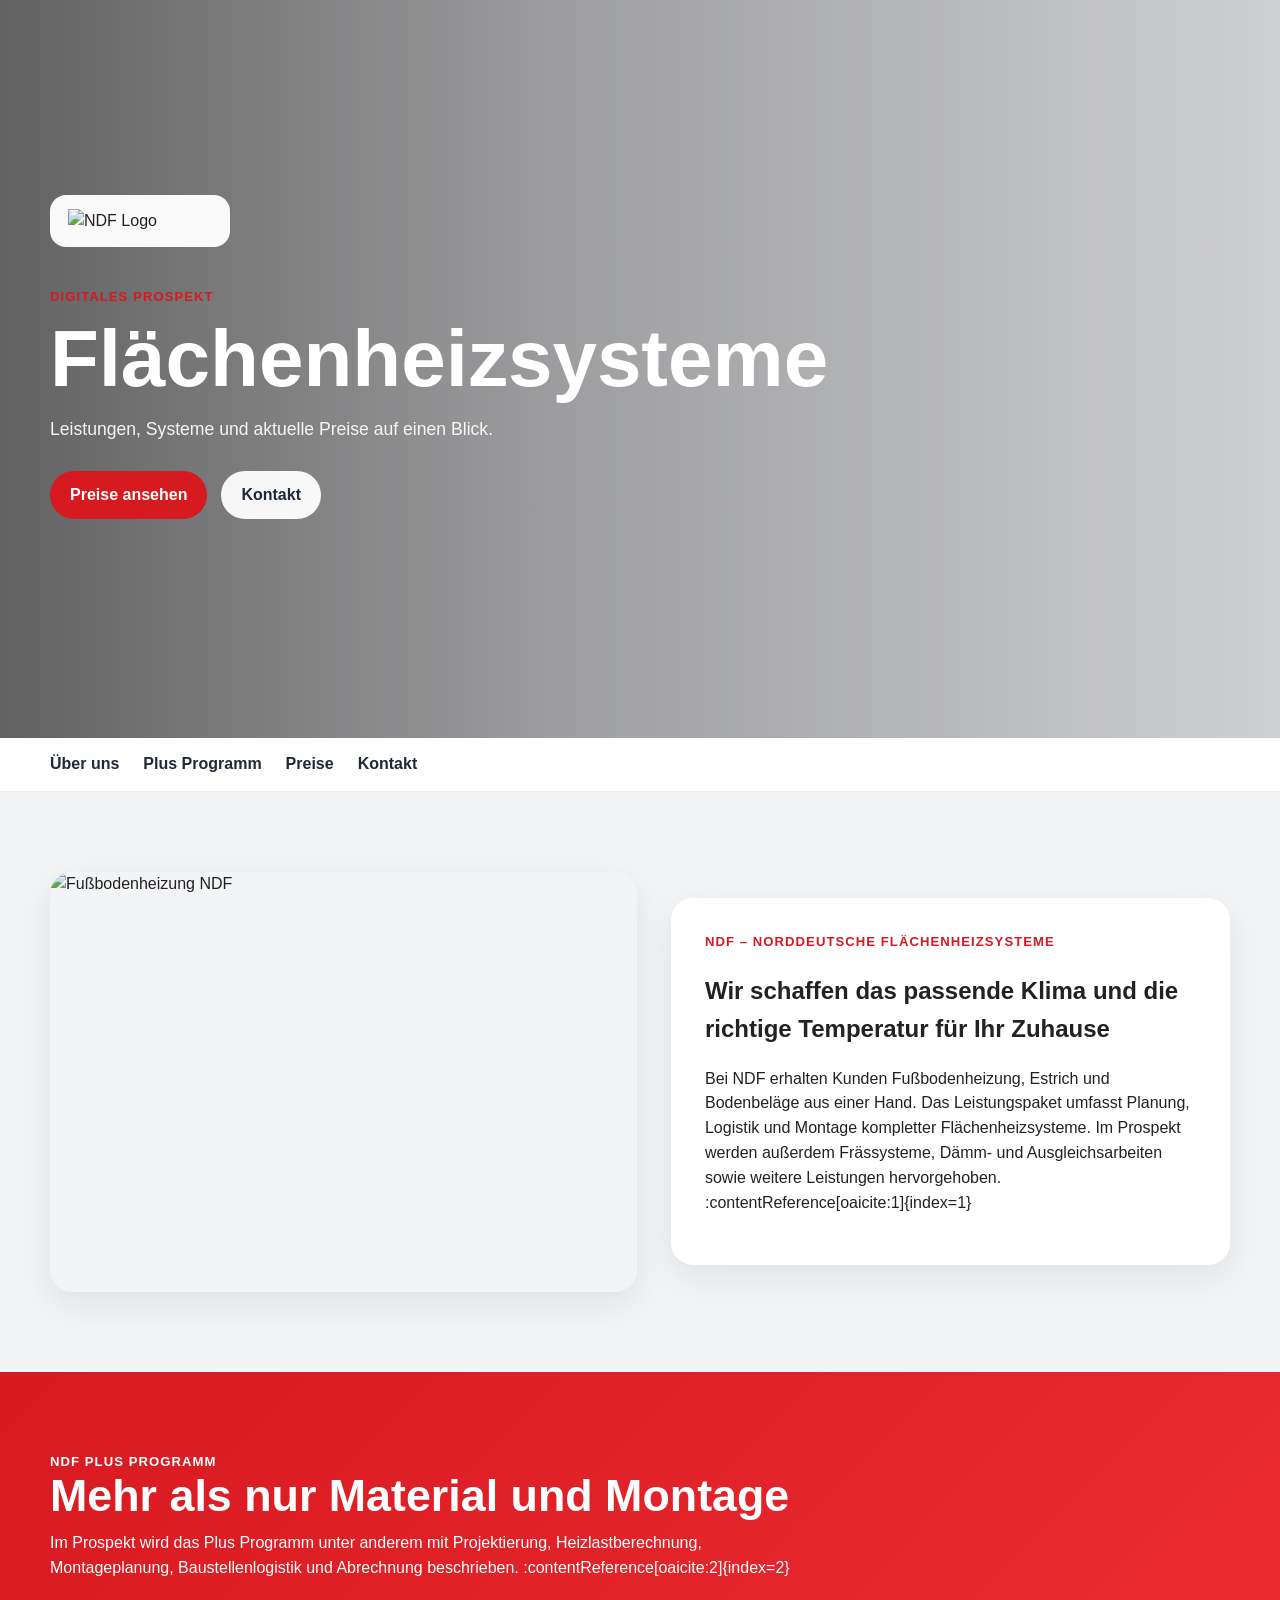
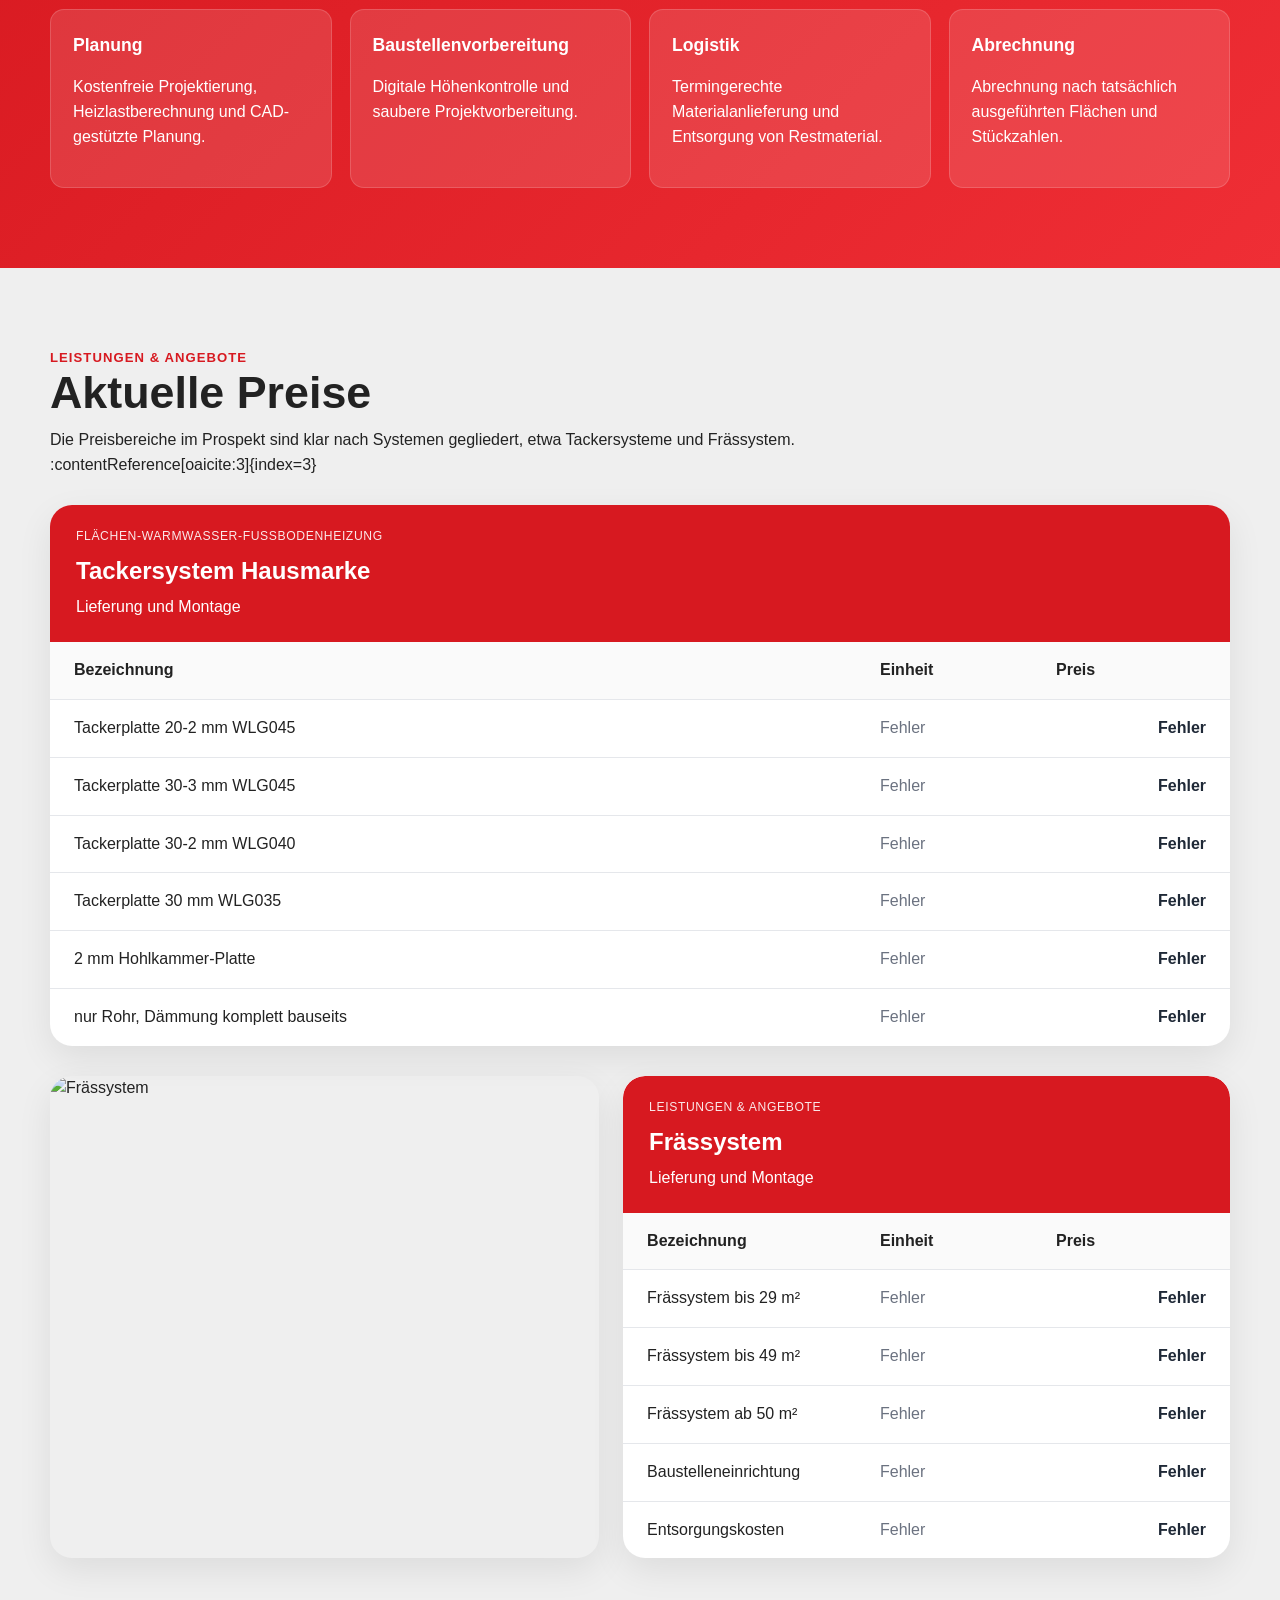
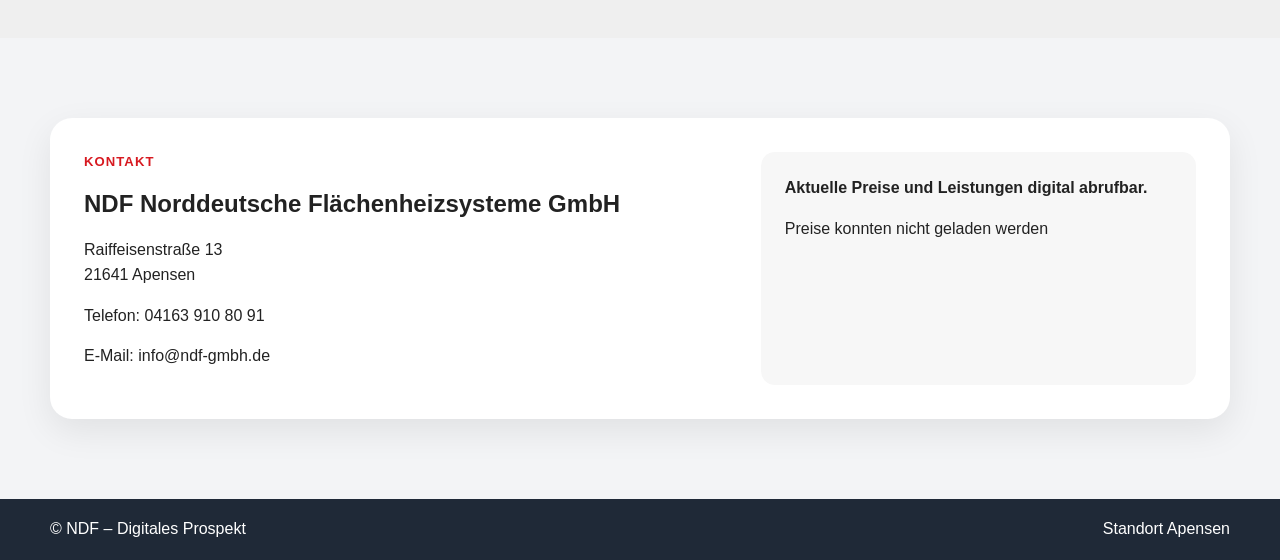
==== index.html @ a5b710bd "Add files via upload" ====
<!DOCTYPE html>
<html lang="de">
<head>
  <meta charset="UTF-8" />
  <meta name="viewport" content="width=device-width, initial-scale=1.0" />
  <title>NDF – Digitales Prospekt</title>
  <link rel="stylesheet" href="style.css" />
</head>
<body>
  <header class="hero">
    <div class="hero-bg"></div>
    <div class="hero-overlay"></div>

    <div class="container hero-content">
      <div class="hero-top">
        <img src="bilder/logo-ndf.png" alt="NDF Logo" class="logo" />
      </div>

      <div class="hero-textbox">
        <p class="eyebrow">Digitales Prospekt</p>
        <h1>Flächenheizsysteme</h1>
        <p class="hero-text">
          Leistungen, Systeme und aktuelle Preise auf einen Blick.
        </p>

        <div class="hero-actions">
          <a href="#preise" class="btn btn-primary">Preise ansehen</a>
          <a href="#kontakt" class="btn btn-secondary">Kontakt</a>
        </div>
      </div>
    </div>
  </header>

  <nav class="sticky-nav">
    <div class="container nav-inner">
      <a href="#ueber-uns">Über uns</a>
      <a href="#plus">Plus Programm</a>
      <a href="#preise">Preise</a>
      <a href="#kontakt">Kontakt</a>
    </div>
  </nav>

  <main>
    <section id="ueber-uns" class="section">
      <div class="container split-layout">
        <div class="split-image">
          <img src="bilder/ueber-uns.jpg" alt="Fußbodenheizung NDF" />
        </div>

        <div class="split-text">
          <p class="section-kicker">NDF – Norddeutsche Flächenheizsysteme</p>
          <h2>Wir schaffen das passende Klima und die richtige Temperatur für Ihr Zuhause</h2>
          <p>
            Bei NDF erhalten Kunden Fußbodenheizung, Estrich und Bodenbeläge aus einer Hand.
            Das Leistungspaket umfasst Planung, Logistik und Montage kompletter
            Flächenheizsysteme. Im Prospekt werden außerdem Frässysteme, Dämm- und
            Ausgleichsarbeiten sowie weitere Leistungen hervorgehoben. :contentReference[oaicite:1]{index=1}
          </p>
        </div>
      </div>
    </section>

    <section id="plus" class="section section-accent">
      <div class="container">
        <div class="section-header light">
          <p class="section-kicker kicker-light">NDF Plus Programm</p>
          <h2>Mehr als nur Material und Montage</h2>
          <p>
            Im Prospekt wird das Plus Programm unter anderem mit Projektierung,
            Heizlastberechnung, Montageplanung, Baustellenlogistik und Abrechnung beschrieben. :contentReference[oaicite:2]{index=2}
          </p>
        </div>

        <div class="feature-grid">
          <div class="feature-card">
            <h3>Planung</h3>
            <p>Kostenfreie Projektierung, Heizlastberechnung und CAD-gestützte Planung.</p>
          </div>
          <div class="feature-card">
            <h3>Baustellenvorbereitung</h3>
            <p>Digitale Höhenkontrolle und saubere Projektvorbereitung.</p>
          </div>
          <div class="feature-card">
            <h3>Logistik</h3>
            <p>Termingerechte Materialanlieferung und Entsorgung von Restmaterial.</p>
          </div>
          <div class="feature-card">
            <h3>Abrechnung</h3>
            <p>Abrechnung nach tatsächlich ausgeführten Flächen und Stückzahlen.</p>
          </div>
        </div>
      </div>
    </section>

    <section id="preise" class="section section-light">
      <div class="container">
        <div class="section-header">
          <p class="section-kicker">Leistungen & Angebote</p>
          <h2>Aktuelle Preise</h2>
          <p>
            Die Preisbereiche im Prospekt sind klar nach Systemen gegliedert, etwa
            Tackersysteme und Frässystem. :contentReference[oaicite:3]{index=3}
          </p>
        </div>

        <article class="price-block">
          <div class="price-block-header">
            <div>
              <p class="price-category">Flächen-Warmwasser-Fußbodenheizung</p>
              <h3>Tackersystem Hausmarke</h3>
              <p>Lieferung und Montage</p>
            </div>
          </div>

          <div class="price-table">
            <div class="price-row price-head">
              <div>Bezeichnung</div>
              <div>Einheit</div>
              <div>Preis</div>
            </div>

            <div class="price-row">
              <div>Tackerplatte 20-2 mm WLG045</div>
              <div data-unit-id="tacker_20_2_wlg045">wird geladen...</div>
              <div data-price-id="tacker_20_2_wlg045">wird geladen...</div>
            </div>

            <div class="price-row">
              <div>Tackerplatte 30-3 mm WLG045</div>
              <div data-unit-id="tacker_30_3_wlg045">wird geladen...</div>
              <div data-price-id="tacker_30_3_wlg045">wird geladen...</div>
            </div>

            <div class="price-row">
              <div>Tackerplatte 30-2 mm WLG040</div>
              <div data-unit-id="tacker_30_2_wlg040">wird geladen...</div>
              <div data-price-id="tacker_30_2_wlg040">wird geladen...</div>
            </div>

            <div class="price-row">
              <div>Tackerplatte 30 mm WLG035</div>
              <div data-unit-id="tacker_30_wlg035">wird geladen...</div>
              <div data-price-id="tacker_30_wlg035">wird geladen...</div>
            </div>

            <div class="price-row">
              <div>2 mm Hohlkammer-Platte</div>
              <div data-unit-id="hohlkammer_2mm">wird geladen...</div>
              <div data-price-id="hohlkammer_2mm">wird geladen...</div>
            </div>

            <div class="price-row">
              <div>nur Rohr, Dämmung komplett bauseits</div>
              <div data-unit-id="nur_rohr_bauseits">wird geladen...</div>
              <div data-price-id="nur_rohr_bauseits">wird geladen...</div>
            </div>
          </div>
        </article>

        <article class="price-highlight">
          <div class="price-highlight-image">
            <img src="bilder/fraessystem.jpg" alt="Frässystem" />
          </div>

          <div class="price-highlight-content">
            <div class="price-block-header compact">
              <div>
                <p class="price-category">Leistungen & Angebote</p>
                <h3>Frässystem</h3>
                <p>Lieferung und Montage</p>
              </div>
            </div>

            <div class="price-table">
              <div class="price-row price-head">
                <div>Bezeichnung</div>
                <div>Einheit</div>
                <div>Preis</div>
              </div>

              <div class="price-row">
                <div>Frässystem bis 29 m²</div>
                <div data-unit-id="fraes_bis_29">wird geladen...</div>
                <div data-price-id="fraes_bis_29">wird geladen...</div>
              </div>

              <div class="price-row">
                <div>Frässystem bis 49 m²</div>
                <div data-unit-id="fraes_bis_49">wird geladen...</div>
                <div data-price-id="fraes_bis_49">wird geladen...</div>
              </div>

              <div class="price-row">
                <div>Frässystem ab 50 m²</div>
                <div data-unit-id="fraes_ab_50">wird geladen...</div>
                <div data-price-id="fraes_ab_50">wird geladen...</div>
              </div>

              <div class="price-row">
                <div>Baustelleneinrichtung</div>
                <div data-unit-id="baustelleneinrichtung">wird geladen...</div>
                <div data-price-id="baustelleneinrichtung">wird geladen...</div>
              </div>

              <div class="price-row">
                <div>Entsorgungskosten</div>
                <div data-unit-id="entsorgungskosten">wird geladen...</div>
                <div data-price-id="entsorgungskosten">wird geladen...</div>
              </div>
            </div>
          </div>
        </article>
      </div>
    </section>

    <section id="kontakt" class="section">
      <div class="container">
        <div class="contact-box">
          <div>
            <p class="section-kicker">Kontakt</p>
            <h2>NDF Norddeutsche Flächenheizsysteme GmbH</h2>
            <p>
              Raiffeisenstraße 13<br />
              21641 Apensen
            </p>
            <p>Telefon: 04163 910 80 91</p>
            <p>E-Mail: info@ndf-gmbh.de</p>
          </div>

          <div class="contact-side">
            <p class="contact-note">Aktuelle Preise und Leistungen digital abrufbar.</p>
            <p id="last-update">Preise werden geladen...</p>
          </div>
        </div>
      </div>
    </section>
  </main>

  <footer class="footer">
    <div class="container footer-inner">
      <span>© NDF – Digitales Prospekt</span>
      <span>Standort Apensen</span>
    </div>
  </footer>

  <script src="app.js"></script>
</body>
</html>
---- style.css ----
:root {
  --red: #d71920;
  --red-dark: #b91117;
  --dark: #1f2937;
  --text: #222;
  --muted: #6b7280;
  --bg: #f3f4f6;
  --light: #ececec;
  --white: #ffffff;
  --border: #e5e7eb;
  --shadow: 0 12px 35px rgba(0, 0, 0, 0.08);
  --radius: 22px;
  --radius-small: 14px;
  --max-width: 1180px;
}

* {
  box-sizing: border-box;
}

html {
  scroll-behavior: smooth;
}

body {
  margin: 0;
  font-family: Arial, Helvetica, sans-serif;
  color: var(--text);
  background: var(--bg);
  line-height: 1.55;
}

img {
  max-width: 100%;
  display: block;
}

.container {
  width: min(var(--max-width), calc(100% - 32px));
  margin: 0 auto;
}

.hero {
  position: relative;
  min-height: 82vh;
  display: flex;
  align-items: center;
  overflow: hidden;
}

.hero-bg {
  position: absolute;
  inset: 0;
  background: url("bilder/hero.jpg") center/cover no-repeat;
}

.hero-overlay {
  position: absolute;
  inset: 0;
  background:
    linear-gradient(90deg, rgba(0,0,0,0.60) 0%, rgba(0,0,0,0.35) 45%, rgba(0,0,0,0.15) 100%);
}

.hero-content {
  position: relative;
  z-index: 2;
  padding: 48px 0 72px;
}

.hero-top {
  margin-bottom: 40px;
}

.logo {
  width: 180px;
  max-width: 48vw;
  background: rgba(255,255,255,0.96);
  padding: 14px 18px;
  border-radius: 16px;
}

.hero-textbox {
  max-width: 650px;
}

.eyebrow,
.section-kicker {
  margin: 0 0 12px;
  text-transform: uppercase;
  letter-spacing: 0.08em;
  font-size: 0.82rem;
  font-weight: 700;
  color: var(--red);
}

.hero h1 {
  margin: 0;
  font-size: clamp(2.4rem, 7vw, 5rem);
  line-height: 0.98;
  color: var(--white);
}

.hero-text {
  margin: 18px 0 28px;
  font-size: 1.1rem;
  color: rgba(255,255,255,0.92);
  max-width: 560px;
}

.hero-actions {
  display: flex;
  flex-wrap: wrap;
  gap: 14px;
}

.btn {
  display: inline-flex;
  align-items: center;
  justify-content: center;
  min-height: 48px;
  padding: 0 20px;
  border-radius: 999px;
  text-decoration: none;
  font-weight: 700;
  transition: 0.2s ease;
}

.btn-primary {
  background: var(--red);
  color: var(--white);
}

.btn-primary:hover {
  background: var(--red-dark);
}

.btn-secondary {
  background: rgba(255,255,255,0.94);
  color: var(--dark);
}

.sticky-nav {
  position: sticky;
  top: 0;
  z-index: 20;
  backdrop-filter: blur(8px);
  background: rgba(255,255,255,0.88);
  border-bottom: 1px solid rgba(0,0,0,0.06);
}

.nav-inner {
  display: flex;
  gap: 24px;
  flex-wrap: wrap;
  padding: 14px 0;
}

.sticky-nav a {
  text-decoration: none;
  color: var(--dark);
  font-weight: 700;
}

.section {
  padding: 80px 0;
}

.section-light {
  background: #efefef;
}

.section-accent {
  background: linear-gradient(135deg, var(--red) 0%, #ef2e35 100%);
  color: var(--white);
}

.section-header {
  margin-bottom: 28px;
  max-width: 760px;
}

.section-header h2 {
  margin: 0 0 12px;
  font-size: clamp(1.9rem, 4vw, 2.8rem);
  line-height: 1.05;
}

.section-header p {
  margin: 0;
}

.light h2,
.light p {
  color: var(--white);
}

.kicker-light {
  color: rgba(255,255,255,0.85);
}

.split-layout {
  display: grid;
  grid-template-columns: 1.05fr 1fr;
  gap: 34px;
  align-items: center;
}

.split-image img {
  width: 100%;
  height: 100%;
  min-height: 420px;
  object-fit: cover;
  border-radius: var(--radius);
  box-shadow: var(--shadow);
}

.split-text {
  background: var(--white);
  border-radius: var(--radius);
  padding: 34px;
  box-shadow: var(--shadow);
}

.feature-grid {
  display: grid;
  grid-template-columns: repeat(4, 1fr);
  gap: 18px;
}

.feature-card {
  background: rgba(255,255,255,0.12);
  border: 1px solid rgba(255,255,255,0.16);
  border-radius: var(--radius-small);
  padding: 22px;
}

.feature-card h3 {
  margin-top: 0;
  margin-bottom: 10px;
  font-size: 1.1rem;
}

.price-block,
.price-highlight-content {
  background: var(--white);
  border-radius: var(--radius);
  box-shadow: var(--shadow);
  overflow: hidden;
}

.price-block {
  margin-bottom: 30px;
}

.price-block-header {
  background: var(--red);
  color: var(--white);
  padding: 22px 26px;
}

.price-block-header.compact {
  border-radius: var(--radius) var(--radius) 0 0;
}

.price-category {
  margin: 0 0 6px;
  text-transform: uppercase;
  letter-spacing: 0.05em;
  font-size: 0.76rem;
  opacity: 0.9;
}

.price-block-header h3 {
  margin: 0 0 6px;
  font-size: 1.5rem;
}

.price-block-header p:last-child {
  margin: 0;
}

.price-table {
  width: 100%;
}

.price-row {
  display: grid;
  grid-template-columns: minmax(0, 1fr) 160px 150px;
  gap: 16px;
  align-items: center;
  padding: 16px 24px;
  border-bottom: 1px solid var(--border);
}

.price-row:last-child {
  border-bottom: 0;
}

.price-head {
  background: #fafafa;
  font-weight: 700;
}

[data-unit-id] {
  color: var(--muted);
}

[data-price-id] {
  text-align: right;
  font-weight: 700;
  color: var(--dark);
}

.price-highlight {
  display: grid;
  grid-template-columns: 0.95fr 1.05fr;
  gap: 24px;
  align-items: stretch;
}

.price-highlight-image img {
  width: 100%;
  height: 100%;
  min-height: 100%;
  object-fit: cover;
  border-radius: var(--radius);
  box-shadow: var(--shadow);
}

.contact-box {
  display: grid;
  grid-template-columns: 1.2fr 0.8fr;
  gap: 24px;
  background: var(--white);
  border-radius: var(--radius);
  box-shadow: var(--shadow);
  padding: 34px;
}

.contact-box h2 {
  margin-top: 0;
  margin-bottom: 16px;
}

.contact-side {
  background: #f7f7f7;
  border-radius: var(--radius-small);
  padding: 24px;
}

.contact-note {
  margin-top: 0;
  font-weight: 700;
}

.footer {
  background: var(--dark);
  color: var(--white);
  padding: 18px 0;
}

.footer-inner {
  display: flex;
  justify-content: space-between;
  gap: 16px;
  flex-wrap: wrap;
}

@media (max-width: 980px) {
  .split-layout,
  .price-highlight,
  .contact-box,
  .feature-grid {
    grid-template-columns: 1fr 1fr;
  }
}

@media (max-width: 760px) {
  .split-layout,
  .price-highlight,
  .contact-box,
  .feature-grid {
    grid-template-columns: 1fr;
  }

  .price-row {
    grid-template-columns: 1fr;
    gap: 6px;
  }

  [data-price-id] {
    text-align: left;
  }

  .sticky-nav {
    position: static;
  }

  .hero {
    min-height: 68vh;
  }

  .split-image img {
    min-height: 260px;
  }
}
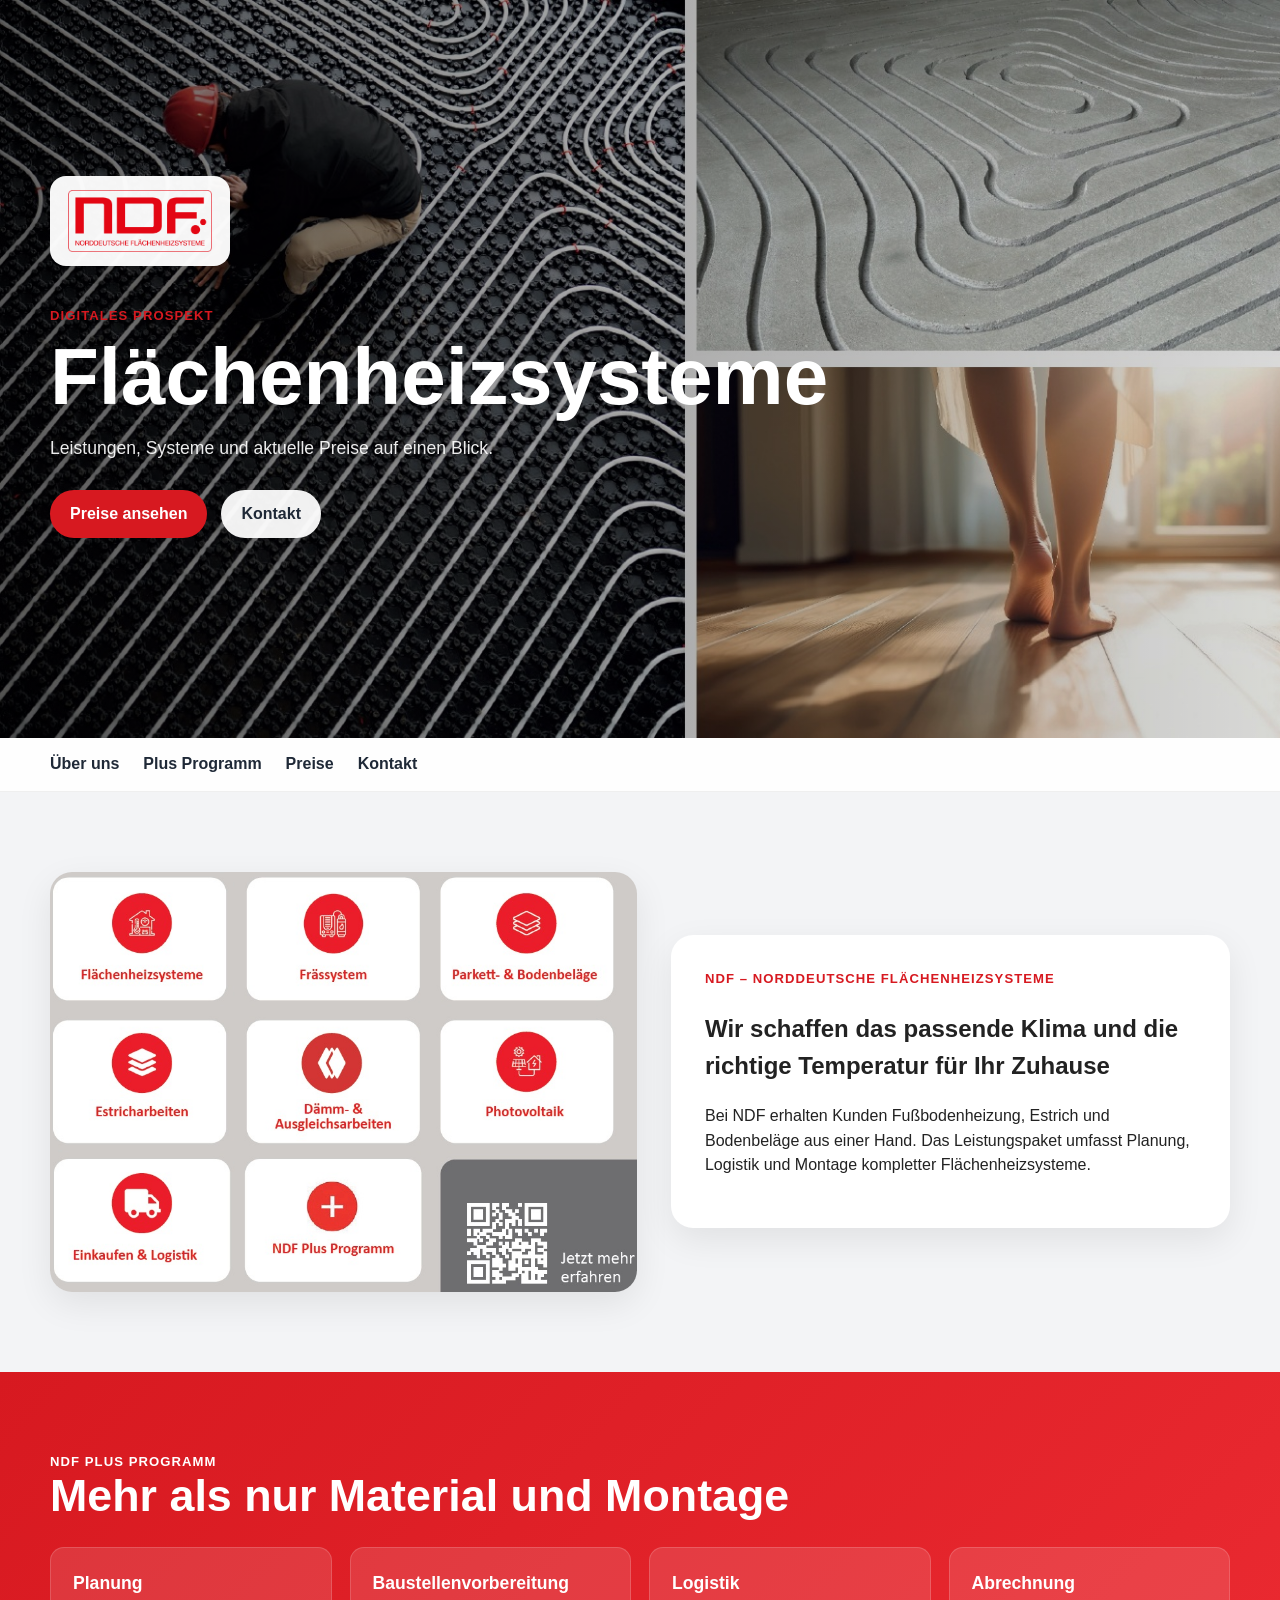
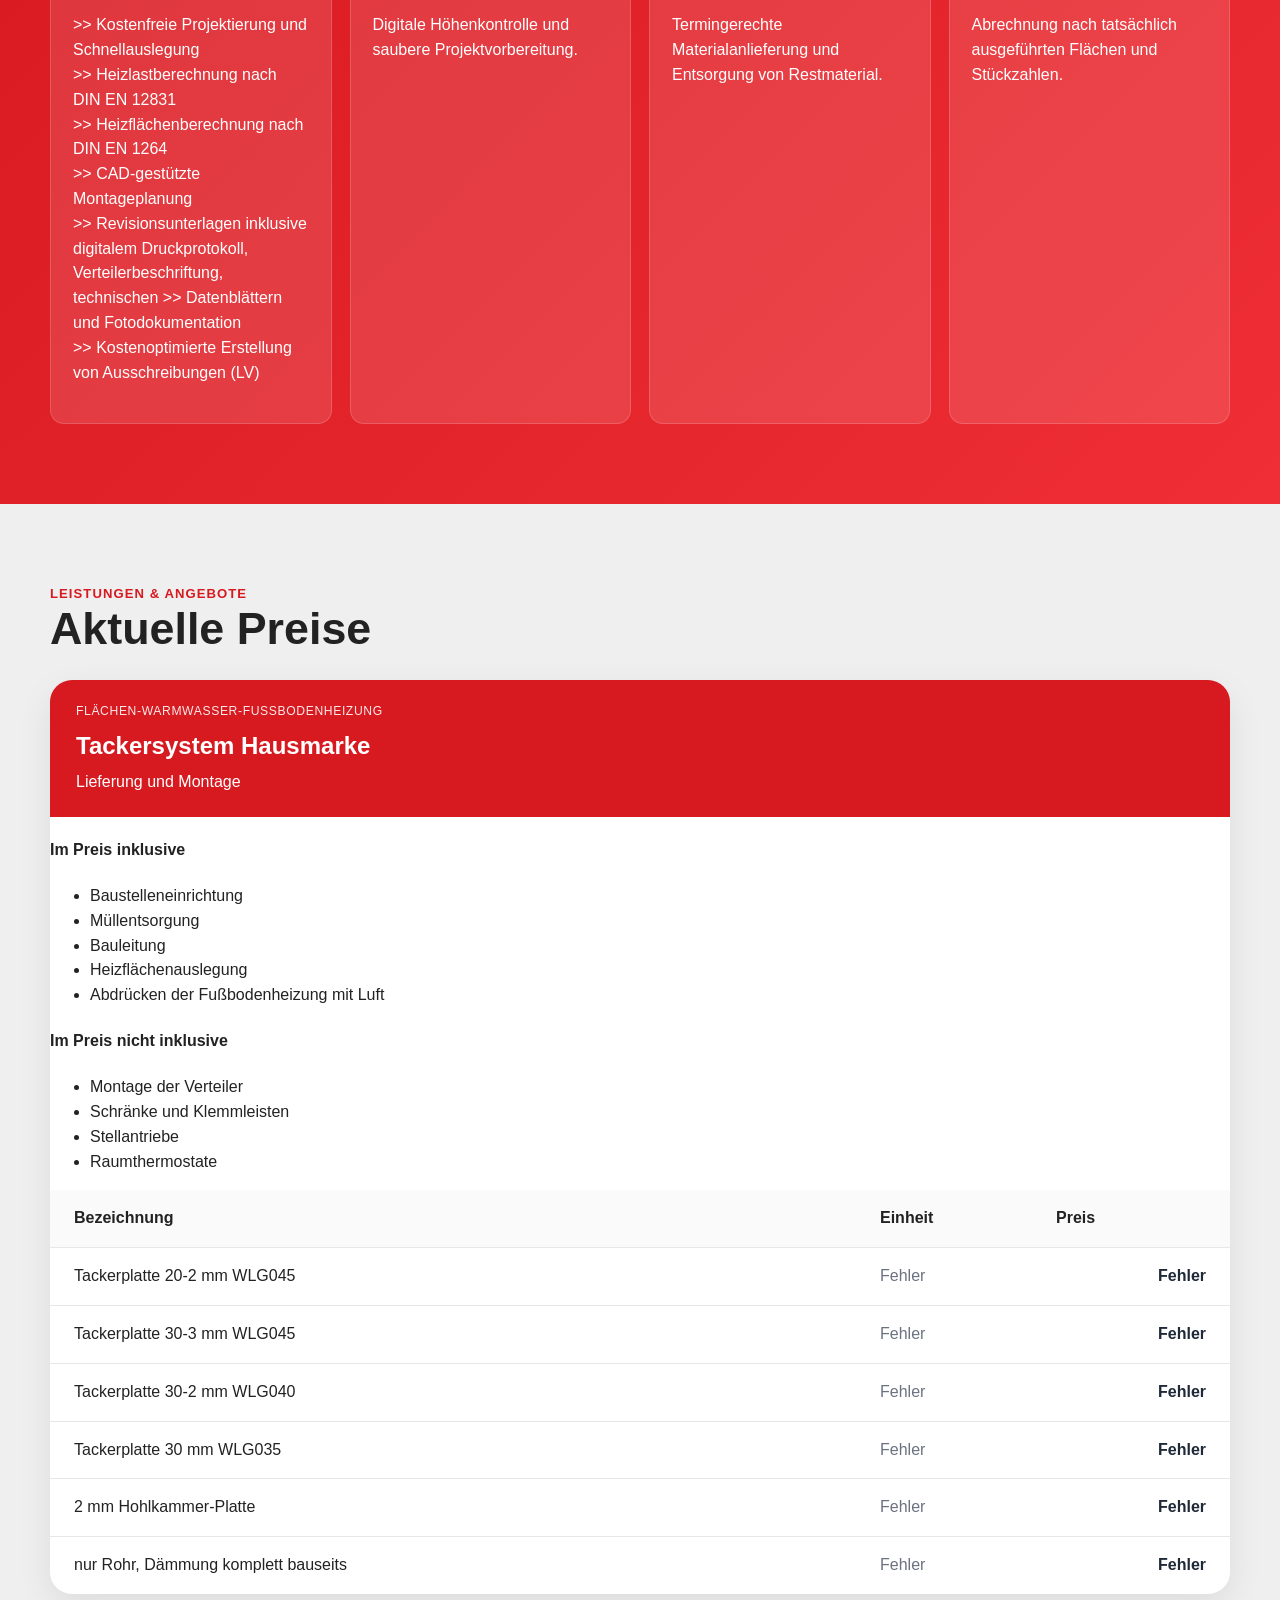
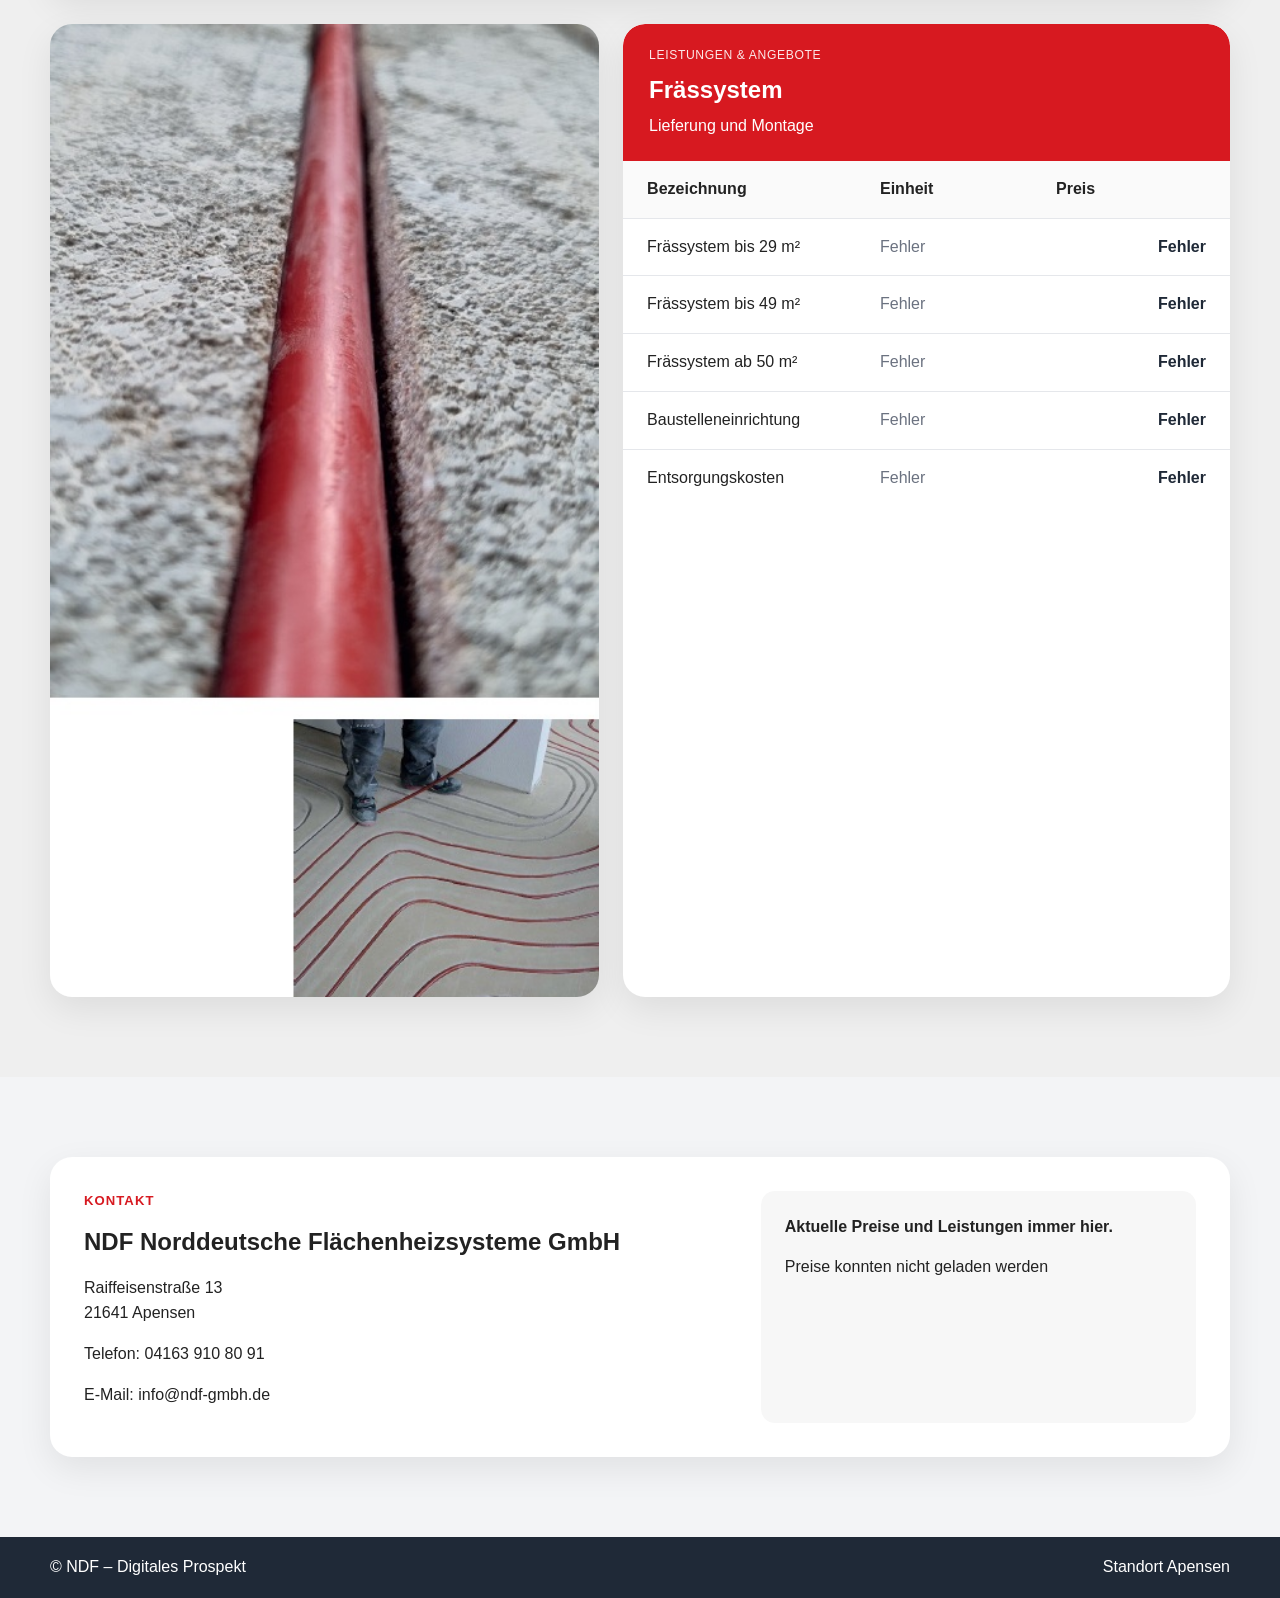
==== commit 62e5bc56: "Add files via upload" ====
--- a/index.html
+++ b/index.html
@@ -1,248 +1,270 @@
 <!DOCTYPE html>
 <html lang="de">
+
 <head>
-  <meta charset="UTF-8" />
-  <meta name="viewport" content="width=device-width, initial-scale=1.0" />
-  <title>NDF – Digitales Prospekt</title>
-  <link rel="stylesheet" href="style.css" />
+    <meta charset="UTF-8" />
+    <meta name="viewport" content="width=device-width, initial-scale=1.0" />
+    <title>NDF – Digitales Prospekt</title>
+    <link rel="stylesheet" href="style.css" />
 </head>
+
 <body>
-  <header class="hero">
-    <div class="hero-bg"></div>
-    <div class="hero-overlay"></div>
-
-    <div class="container hero-content">
-      <div class="hero-top">
-        <img src="bilder/logo-ndf.png" alt="NDF Logo" class="logo" />
-      </div>
-
-      <div class="hero-textbox">
-        <p class="eyebrow">Digitales Prospekt</p>
-        <h1>Flächenheizsysteme</h1>
-        <p class="hero-text">
-          Leistungen, Systeme und aktuelle Preise auf einen Blick.
-        </p>
-
-        <div class="hero-actions">
-          <a href="#preise" class="btn btn-primary">Preise ansehen</a>
-          <a href="#kontakt" class="btn btn-secondary">Kontakt</a>
+    <header class="hero">
+        <div class="hero-bg"></div>
+        <div class="hero-overlay"></div>
+
+        <div class="container hero-content">
+            <div class="hero-top">
+                <img src="bilder/logo-ndf.png" alt="NDF Logo" class="logo" />
+            </div>
+
+            <div class="hero-textbox">
+                <p class="eyebrow">Digitales Prospekt</p>
+                <h1>Flächenheizsysteme</h1>
+                <p class="hero-text">
+                    Leistungen, Systeme und aktuelle Preise auf einen Blick.
+                </p>
+
+                <div class="hero-actions">
+                    <a href="#preise" class="btn btn-primary">Preise ansehen</a>
+                    <a href="#kontakt" class="btn btn-secondary">Kontakt</a>
+                </div>
+            </div>
         </div>
-      </div>
-    </div>
-  </header>
-
-  <nav class="sticky-nav">
-    <div class="container nav-inner">
-      <a href="#ueber-uns">Über uns</a>
-      <a href="#plus">Plus Programm</a>
-      <a href="#preise">Preise</a>
-      <a href="#kontakt">Kontakt</a>
-    </div>
-  </nav>
-
-  <main>
-    <section id="ueber-uns" class="section">
-      <div class="container split-layout">
-        <div class="split-image">
-          <img src="bilder/ueber-uns.jpg" alt="Fußbodenheizung NDF" />
+    </header>
+
+    <nav class="sticky-nav">
+        <div class="container nav-inner">
+            <a href="#ueber-uns">Über uns</a>
+            <a href="#plus">Plus Programm</a>
+            <a href="#preise">Preise</a>
+            <a href="#kontakt">Kontakt</a>
         </div>
-
-        <div class="split-text">
-          <p class="section-kicker">NDF – Norddeutsche Flächenheizsysteme</p>
-          <h2>Wir schaffen das passende Klima und die richtige Temperatur für Ihr Zuhause</h2>
-          <p>
-            Bei NDF erhalten Kunden Fußbodenheizung, Estrich und Bodenbeläge aus einer Hand.
-            Das Leistungspaket umfasst Planung, Logistik und Montage kompletter
-            Flächenheizsysteme. Im Prospekt werden außerdem Frässysteme, Dämm- und
-            Ausgleichsarbeiten sowie weitere Leistungen hervorgehoben. :contentReference[oaicite:1]{index=1}
-          </p>
+    </nav>
+
+    <main>
+        <section id="ueber-uns" class="section">
+            <div class="container split-layout">
+                <div class="split-image">
+                    <img src="bilder/ueber-uns.jpg" alt="Fußbodenheizung NDF" />
+                </div>
+
+                <div class="split-text">
+                    <p class="section-kicker">NDF – Norddeutsche Flächenheizsysteme</p>
+                    <h2>Wir schaffen das passende Klima und die richtige Temperatur für Ihr Zuhause</h2>
+                    <p>
+                        Bei NDF erhalten Kunden Fußbodenheizung, Estrich und Bodenbeläge aus einer Hand.
+                        Das Leistungspaket umfasst Planung, Logistik und Montage kompletter
+                        Flächenheizsysteme.
+                    </p>
+                </div>
+            </div>
+        </section>
+
+        <section id="plus" class="section section-accent">
+            <div class="container">
+                <div class="section-header light">
+                    <p class="section-kicker kicker-light">NDF Plus Programm</p>
+                    <h2>Mehr als nur Material und Montage</h2>
+
+                </div>
+
+                <div class="feature-grid">
+                    <div class="feature-card">
+                        <h3>Planung</h3>
+                        <p>>> Kostenfreie Projektierung und Schnellauslegung<br>
+                            >> Heizlastberechnung nach DIN EN 12831<br>
+                            >> Heizflächenberechnung nach DIN EN 1264<br>
+                            >> CAD-gestützte Montageplanung<br>
+                            >> Revisionsunterlagen inklusive digitalem Druckprotokoll, Verteilerbeschriftung, technischen
+                            >> Datenblättern und Fotodokumentation<br>
+                            >> Kostenoptimierte Erstellung von Ausschreibungen (LV)
+                        </p>
+                    </div>
+                    <div class="feature-card">
+                        <h3>Baustellenvorbereitung</h3>
+                        <p>Digitale Höhenkontrolle und saubere Projektvorbereitung.</p>
+                    </div>
+                    <div class="feature-card">
+                        <h3>Logistik</h3>
+                        <p>Termingerechte Materialanlieferung und Entsorgung von Restmaterial.</p>
+                    </div>
+                    <div class="feature-card">
+                        <h3>Abrechnung</h3>
+                        <p>Abrechnung nach tatsächlich ausgeführten Flächen und Stückzahlen.</p>
+                    </div>
+                </div>
+            </div>
+        </section>
+
+        <section id="preise" class="section section-light">
+            <div class="container">
+                <div class="section-header">
+                    <p class="section-kicker">Leistungen & Angebote</p>
+                    <h2>Aktuelle Preise</h2>
+
+                </div>
+
+                <article class="price-block">
+                    <div class="price-block-header">
+                        <div>
+                            <p class="price-category">Flächen-Warmwasser-Fußbodenheizung</p>
+                            <h3>Tackersystem Hausmarke</h3>
+                            <p>Lieferung und Montage</p>
+                        </div>
+                    </div>
+
+                    <div class="umfang-block">
+                        <h4>Im Preis inklusive</h4>
+                        <ul>
+                            <li>Baustelleneinrichtung</li>
+                            <li>Müllentsorgung</li>
+                            <li>Bauleitung</li>
+                            <li>Heizflächenauslegung</li>
+                            <li>Abdrücken der Fußbodenheizung mit Luft</li>
+                        </ul>
+
+                        <h4>Im Preis nicht inklusive</h4>
+                        <ul>
+                            <li>Montage der Verteiler</li>
+                            <li>Schränke und Klemmleisten</li>
+                            <li>Stellantriebe</li>
+                            <li>Raumthermostate</li>
+                        </ul>
+                    </div>
+
+                    <div class="price-table">
+                        <div class="price-row price-head">
+                            <div>Bezeichnung</div>
+                            <div>Einheit</div>
+                            <div>Preis</div>
+                        </div>
+
+                        <div class="price-row">
+                            <div>Tackerplatte 20-2 mm WLG045</div>
+                            <div data-unit-id="tacker_20_2_wlg045">wird geladen...</div>
+                            <div data-price-id="tacker_20_2_wlg045">wird geladen...</div>
+                        </div>
+
+                        <div class="price-row">
+                            <div>Tackerplatte 30-3 mm WLG045</div>
+                            <div data-unit-id="tacker_30_3_wlg045">wird geladen...</div>
+                            <div data-price-id="tacker_30_3_wlg045">wird geladen...</div>
+                        </div>
+
+                        <div class="price-row">
+                            <div>Tackerplatte 30-2 mm WLG040</div>
+                            <div data-unit-id="tacker_30_2_wlg040">wird geladen...</div>
+                            <div data-price-id="tacker_30_2_wlg040">wird geladen...</div>
+                        </div>
+
+                        <div class="price-row">
+                            <div>Tackerplatte 30 mm WLG035</div>
+                            <div data-unit-id="tacker_30_wlg035">wird geladen...</div>
+                            <div data-price-id="tacker_30_wlg035">wird geladen...</div>
+                        </div>
+
+                        <div class="price-row">
+                            <div>2 mm Hohlkammer-Platte</div>
+                            <div data-unit-id="hohlkammer_2mm">wird geladen...</div>
+                            <div data-price-id="hohlkammer_2mm">wird geladen...</div>
+                        </div>
+
+                        <div class="price-row">
+                            <div>nur Rohr, Dämmung komplett bauseits</div>
+                            <div data-unit-id="nur_rohr_bauseits">wird geladen...</div>
+                            <div data-price-id="nur_rohr_bauseits">wird geladen...</div>
+                        </div>
+                    </div>
+                </article>
+
+                <article class="price-highlight">
+                    <div class="price-highlight-image">
+                        <img src="bilder/fraessystem.jpg" alt="Frässystem" />
+                    </div>
+
+                    <div class="price-highlight-content">
+                        <div class="price-block-header compact">
+                            <div>
+                                <p class="price-category">Leistungen & Angebote</p>
+                                <h3>Frässystem</h3>
+                                <p>Lieferung und Montage</p>
+                            </div>
+                        </div>
+
+                        <div class="price-table">
+                            <div class="price-row price-head">
+                                <div>Bezeichnung</div>
+                                <div>Einheit</div>
+                                <div>Preis</div>
+                            </div>
+
+                            <div class="price-row">
+                                <div>Frässystem bis 29 m²</div>
+                                <div data-unit-id="fraes_bis_29">wird geladen...</div>
+                                <div data-price-id="fraes_bis_29">wird geladen...</div>
+                            </div>
+
+                            <div class="price-row">
+                                <div>Frässystem bis 49 m²</div>
+                                <div data-unit-id="fraes_bis_49">wird geladen...</div>
+                                <div data-price-id="fraes_bis_49">wird geladen...</div>
+                            </div>
+
+                            <div class="price-row">
+                                <div>Frässystem ab 50 m²</div>
+                                <div data-unit-id="fraes_ab_50">wird geladen...</div>
+                                <div data-price-id="fraes_ab_50">wird geladen...</div>
+                            </div>
+
+                            <div class="price-row">
+                                <div>Baustelleneinrichtung</div>
+                                <div data-unit-id="baustelleneinrichtung">wird geladen...</div>
+                                <div data-price-id="baustelleneinrichtung">wird geladen...</div>
+                            </div>
+
+                            <div class="price-row">
+                                <div>Entsorgungskosten</div>
+                                <div data-unit-id="entsorgungskosten">wird geladen...</div>
+                                <div data-price-id="entsorgungskosten">wird geladen...</div>
+                            </div>
+                        </div>
+                    </div>
+                </article>
+            </div>
+        </section>
+
+        <section id="kontakt" class="section">
+            <div class="container">
+                <div class="contact-box">
+                    <div>
+                        <p class="section-kicker">Kontakt</p>
+                        <h2>NDF Norddeutsche Flächenheizsysteme GmbH</h2>
+                        <p>
+                            Raiffeisenstraße 13<br />
+                            21641 Apensen
+                        </p>
+                        <p>Telefon: 04163 910 80 91</p>
+                        <p>E-Mail: info@ndf-gmbh.de</p>
+                    </div>
+
+                    <div class="contact-side">
+                        <p class="contact-note">Aktuelle Preise und Leistungen immer hier.</p>
+                        <p id="last-update">Preise werden geladen...</p>
+                    </div>
+                </div>
+            </div>
+        </section>
+    </main>
+
+    <footer class="footer">
+        <div class="container footer-inner">
+            <span>© NDF – Digitales Prospekt</span>
+            <span>Standort Apensen</span>
         </div>
-      </div>
-    </section>
-
-    <section id="plus" class="section section-accent">
-      <div class="container">
-        <div class="section-header light">
-          <p class="section-kicker kicker-light">NDF Plus Programm</p>
-          <h2>Mehr als nur Material und Montage</h2>
-          <p>
-            Im Prospekt wird das Plus Programm unter anderem mit Projektierung,
-            Heizlastberechnung, Montageplanung, Baustellenlogistik und Abrechnung beschrieben. :contentReference[oaicite:2]{index=2}
-          </p>
-        </div>
-
-        <div class="feature-grid">
-          <div class="feature-card">
-            <h3>Planung</h3>
-            <p>Kostenfreie Projektierung, Heizlastberechnung und CAD-gestützte Planung.</p>
-          </div>
-          <div class="feature-card">
-            <h3>Baustellenvorbereitung</h3>
-            <p>Digitale Höhenkontrolle und saubere Projektvorbereitung.</p>
-          </div>
-          <div class="feature-card">
-            <h3>Logistik</h3>
-            <p>Termingerechte Materialanlieferung und Entsorgung von Restmaterial.</p>
-          </div>
-          <div class="feature-card">
-            <h3>Abrechnung</h3>
-            <p>Abrechnung nach tatsächlich ausgeführten Flächen und Stückzahlen.</p>
-          </div>
-        </div>
-      </div>
-    </section>
-
-    <section id="preise" class="section section-light">
-      <div class="container">
-        <div class="section-header">
-          <p class="section-kicker">Leistungen & Angebote</p>
-          <h2>Aktuelle Preise</h2>
-          <p>
-            Die Preisbereiche im Prospekt sind klar nach Systemen gegliedert, etwa
-            Tackersysteme und Frässystem. :contentReference[oaicite:3]{index=3}
-          </p>
-        </div>
-
-        <article class="price-block">
-          <div class="price-block-header">
-            <div>
-              <p class="price-category">Flächen-Warmwasser-Fußbodenheizung</p>
-              <h3>Tackersystem Hausmarke</h3>
-              <p>Lieferung und Montage</p>
-            </div>
-          </div>
-
-          <div class="price-table">
-            <div class="price-row price-head">
-              <div>Bezeichnung</div>
-              <div>Einheit</div>
-              <div>Preis</div>
-            </div>
-
-            <div class="price-row">
-              <div>Tackerplatte 20-2 mm WLG045</div>
-              <div data-unit-id="tacker_20_2_wlg045">wird geladen...</div>
-              <div data-price-id="tacker_20_2_wlg045">wird geladen...</div>
-            </div>
-
-            <div class="price-row">
-              <div>Tackerplatte 30-3 mm WLG045</div>
-              <div data-unit-id="tacker_30_3_wlg045">wird geladen...</div>
-              <div data-price-id="tacker_30_3_wlg045">wird geladen...</div>
-            </div>
-
-            <div class="price-row">
-              <div>Tackerplatte 30-2 mm WLG040</div>
-              <div data-unit-id="tacker_30_2_wlg040">wird geladen...</div>
-              <div data-price-id="tacker_30_2_wlg040">wird geladen...</div>
-            </div>
-
-            <div class="price-row">
-              <div>Tackerplatte 30 mm WLG035</div>
-              <div data-unit-id="tacker_30_wlg035">wird geladen...</div>
-              <div data-price-id="tacker_30_wlg035">wird geladen...</div>
-            </div>
-
-            <div class="price-row">
-              <div>2 mm Hohlkammer-Platte</div>
-              <div data-unit-id="hohlkammer_2mm">wird geladen...</div>
-              <div data-price-id="hohlkammer_2mm">wird geladen...</div>
-            </div>
-
-            <div class="price-row">
-              <div>nur Rohr, Dämmung komplett bauseits</div>
-              <div data-unit-id="nur_rohr_bauseits">wird geladen...</div>
-              <div data-price-id="nur_rohr_bauseits">wird geladen...</div>
-            </div>
-          </div>
-        </article>
-
-        <article class="price-highlight">
-          <div class="price-highlight-image">
-            <img src="bilder/fraessystem.jpg" alt="Frässystem" />
-          </div>
-
-          <div class="price-highlight-content">
-            <div class="price-block-header compact">
-              <div>
-                <p class="price-category">Leistungen & Angebote</p>
-                <h3>Frässystem</h3>
-                <p>Lieferung und Montage</p>
-              </div>
-            </div>
-
-            <div class="price-table">
-              <div class="price-row price-head">
-                <div>Bezeichnung</div>
-                <div>Einheit</div>
-                <div>Preis</div>
-              </div>
-
-              <div class="price-row">
-                <div>Frässystem bis 29 m²</div>
-                <div data-unit-id="fraes_bis_29">wird geladen...</div>
-                <div data-price-id="fraes_bis_29">wird geladen...</div>
-              </div>
-
-              <div class="price-row">
-                <div>Frässystem bis 49 m²</div>
-                <div data-unit-id="fraes_bis_49">wird geladen...</div>
-                <div data-price-id="fraes_bis_49">wird geladen...</div>
-              </div>
-
-              <div class="price-row">
-                <div>Frässystem ab 50 m²</div>
-                <div data-unit-id="fraes_ab_50">wird geladen...</div>
-                <div data-price-id="fraes_ab_50">wird geladen...</div>
-              </div>
-
-              <div class="price-row">
-                <div>Baustelleneinrichtung</div>
-                <div data-unit-id="baustelleneinrichtung">wird geladen...</div>
-                <div data-price-id="baustelleneinrichtung">wird geladen...</div>
-              </div>
-
-              <div class="price-row">
-                <div>Entsorgungskosten</div>
-                <div data-unit-id="entsorgungskosten">wird geladen...</div>
-                <div data-price-id="entsorgungskosten">wird geladen...</div>
-              </div>
-            </div>
-          </div>
-        </article>
-      </div>
-    </section>
-
-    <section id="kontakt" class="section">
-      <div class="container">
-        <div class="contact-box">
-          <div>
-            <p class="section-kicker">Kontakt</p>
-            <h2>NDF Norddeutsche Flächenheizsysteme GmbH</h2>
-            <p>
-              Raiffeisenstraße 13<br />
-              21641 Apensen
-            </p>
-            <p>Telefon: 04163 910 80 91</p>
-            <p>E-Mail: info@ndf-gmbh.de</p>
-          </div>
-
-          <div class="contact-side">
-            <p class="contact-note">Aktuelle Preise und Leistungen digital abrufbar.</p>
-            <p id="last-update">Preise werden geladen...</p>
-          </div>
-        </div>
-      </div>
-    </section>
-  </main>
-
-  <footer class="footer">
-    <div class="container footer-inner">
-      <span>© NDF – Digitales Prospekt</span>
-      <span>Standort Apensen</span>
-    </div>
-  </footer>
-
-  <script src="app.js"></script>
+    </footer>
+
+    <script src="app.js"></script>
 </body>
+
 </html>
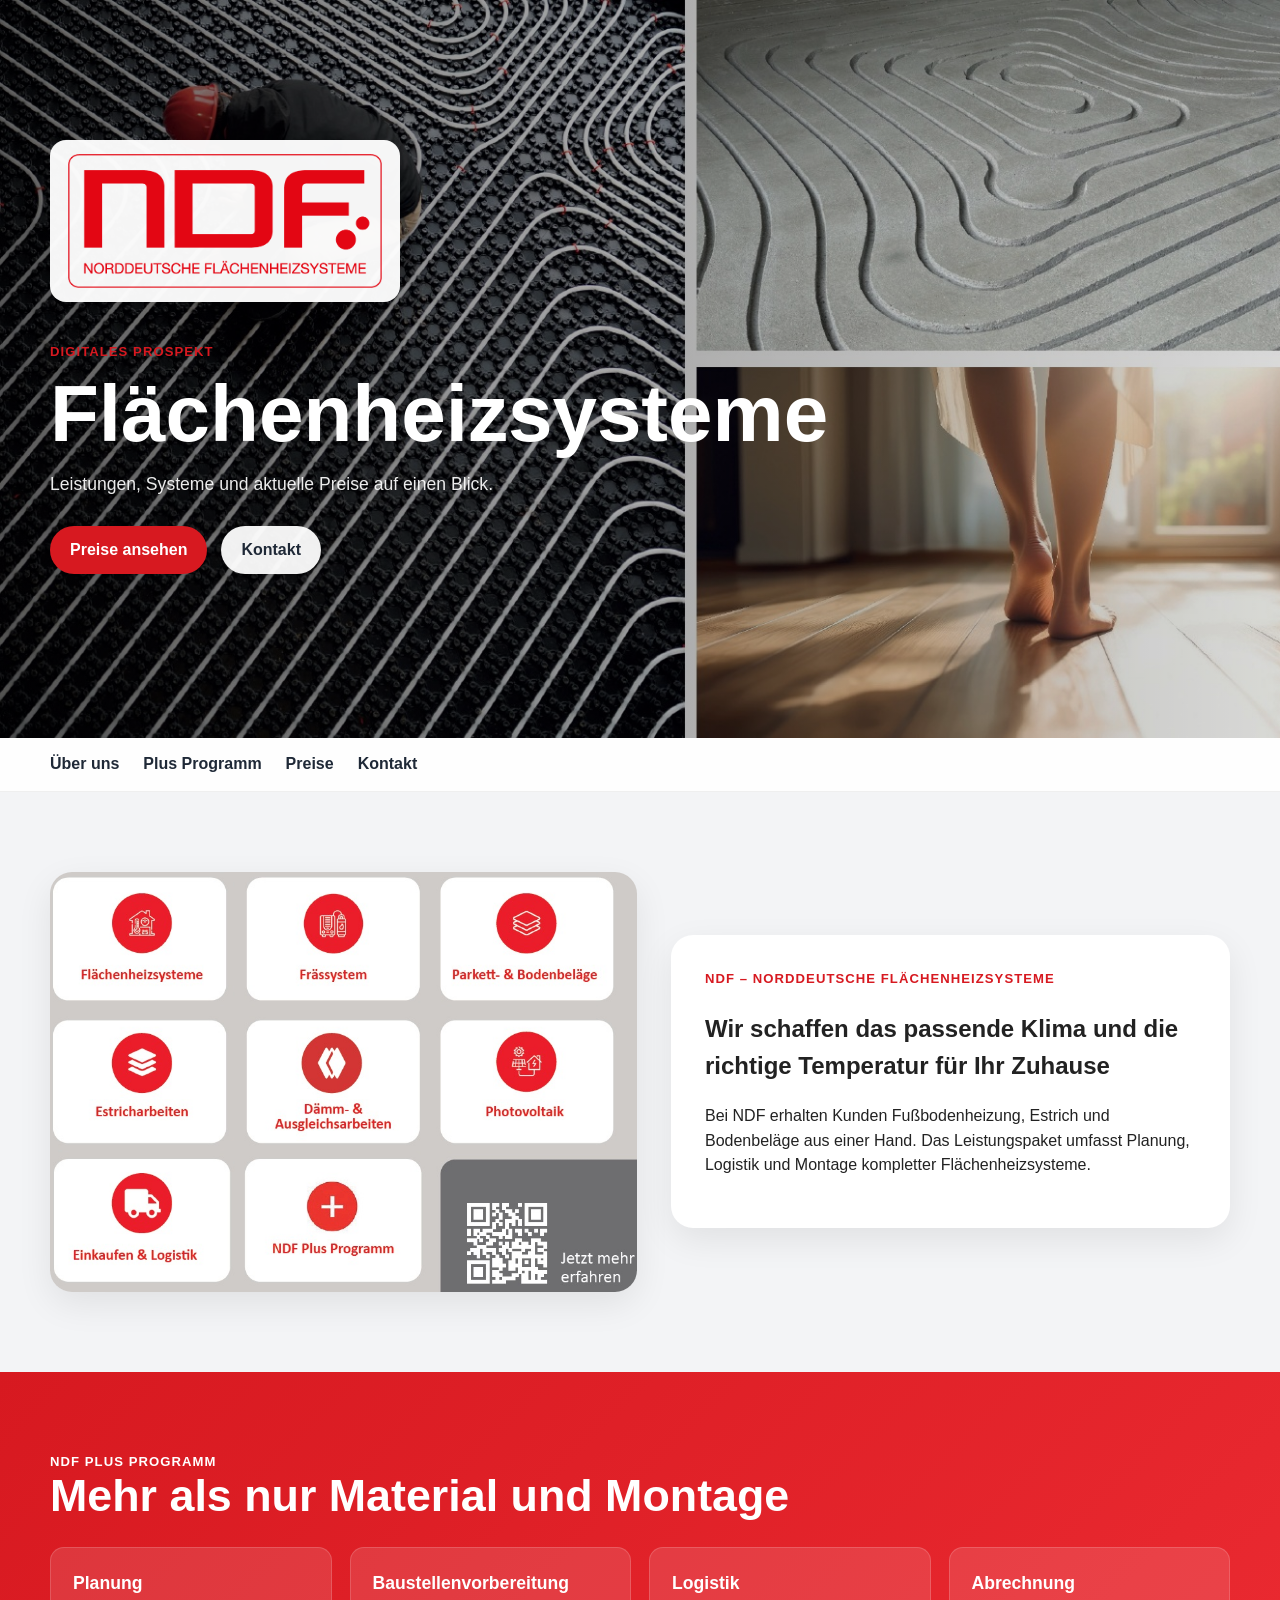
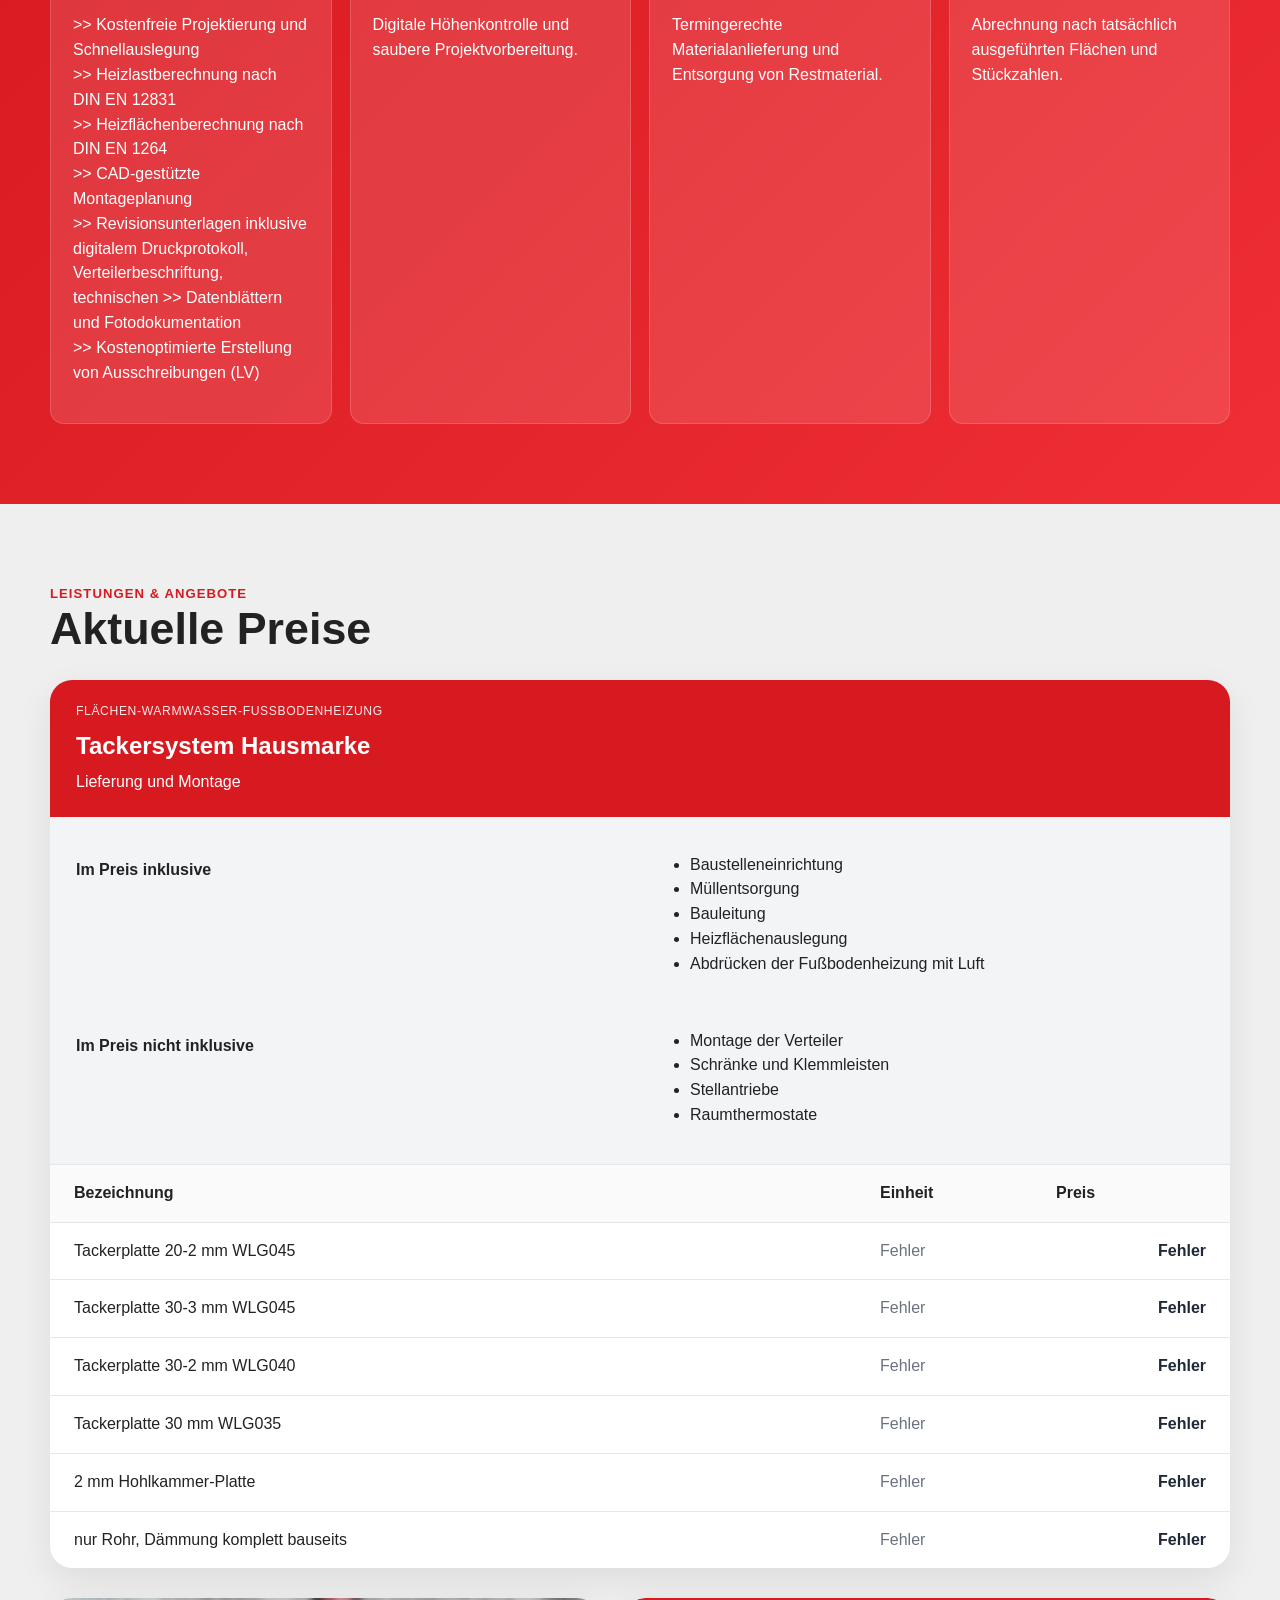
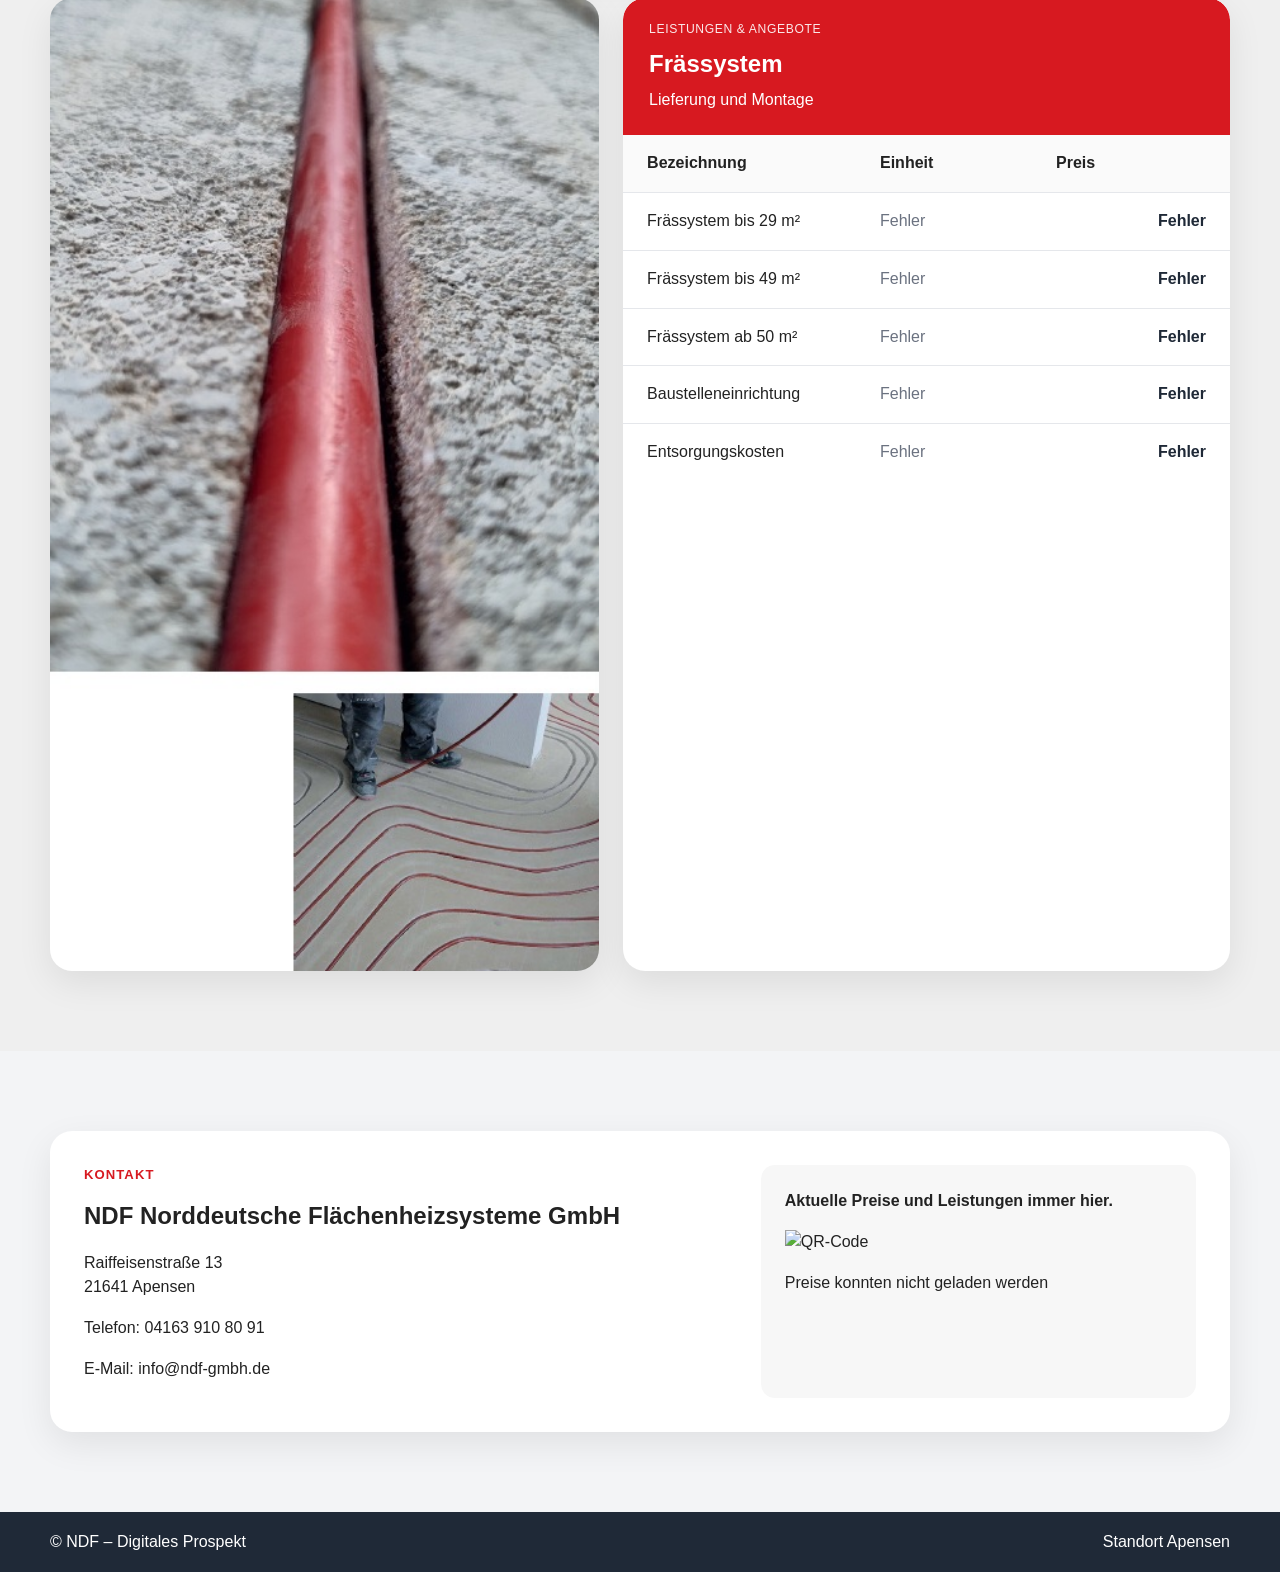
==== commit 43c6e767: "Add files via upload" ====
--- a/index.html
+++ b/index.html
@@ -76,7 +76,8 @@
                             >> Heizlastberechnung nach DIN EN 12831<br>
                             >> Heizflächenberechnung nach DIN EN 1264<br>
                             >> CAD-gestützte Montageplanung<br>
-                            >> Revisionsunterlagen inklusive digitalem Druckprotokoll, Verteilerbeschriftung, technischen
+                            >> Revisionsunterlagen inklusive digitalem Druckprotokoll, Verteilerbeschriftung,
+                            technischen
                             >> Datenblättern und Fotodokumentation<br>
                             >> Kostenoptimierte Erstellung von Ausschreibungen (LV)
                         </p>
@@ -250,6 +251,9 @@
 
                     <div class="contact-side">
                         <p class="contact-note">Aktuelle Preise und Leistungen immer hier.</p>
+                        <div class="qrcode-image">
+                            <img src="bilder/qrcode.png" alt="QR-Code" />
+                        </div>
                         <p id="last-update">Preise werden geladen...</p>
                     </div>
                 </div>
--- a/style.css
+++ b/style.css
@@ -1,406 +1,428 @@
 :root {
-  --red: #d71920;
-  --red-dark: #b91117;
-  --dark: #1f2937;
-  --text: #222;
-  --muted: #6b7280;
-  --bg: #f3f4f6;
-  --light: #ececec;
-  --white: #ffffff;
-  --border: #e5e7eb;
-  --shadow: 0 12px 35px rgba(0, 0, 0, 0.08);
-  --radius: 22px;
-  --radius-small: 14px;
-  --max-width: 1180px;
+    --red: #d71920;
+    --red-dark: #b91117;
+    --dark: #1f2937;
+    --text: #222;
+    --muted: #6b7280;
+    --bg: #f3f4f6;
+    --light: #ececec;
+    --white: #ffffff;
+    --border: #e5e7eb;
+    --shadow: 0 12px 35px rgba(0, 0, 0, 0.08);
+    --radius: 22px;
+    --radius-small: 14px;
+    --max-width: 1180px;
 }
 
 * {
-  box-sizing: border-box;
+    box-sizing: border-box;
 }
 
 html {
-  scroll-behavior: smooth;
+    scroll-behavior: smooth;
 }
 
 body {
-  margin: 0;
-  font-family: Arial, Helvetica, sans-serif;
-  color: var(--text);
-  background: var(--bg);
-  line-height: 1.55;
+    margin: 0;
+    font-family: Arial, Helvetica, sans-serif;
+    color: var(--text);
+    background: var(--bg);
+    line-height: 1.55;
 }
 
 img {
-  max-width: 100%;
-  display: block;
+    max-width: 100%;
+    display: block;
 }
 
 .container {
-  width: min(var(--max-width), calc(100% - 32px));
-  margin: 0 auto;
+    width: min(var(--max-width), calc(100% - 32px));
+    margin: 0 auto;
 }
 
 .hero {
-  position: relative;
-  min-height: 82vh;
-  display: flex;
-  align-items: center;
-  overflow: hidden;
+    position: relative;
+    min-height: 82vh;
+    display: flex;
+    align-items: center;
+    overflow: hidden;
 }
 
 .hero-bg {
-  position: absolute;
-  inset: 0;
-  background: url("bilder/hero.jpg") center/cover no-repeat;
+    position: absolute;
+    inset: 0;
+    background: url("bilder/hero.jpg") center/cover no-repeat;
 }
 
 .hero-overlay {
-  position: absolute;
-  inset: 0;
-  background:
-    linear-gradient(90deg, rgba(0,0,0,0.60) 0%, rgba(0,0,0,0.35) 45%, rgba(0,0,0,0.15) 100%);
+    position: absolute;
+    inset: 0;
+    background:
+        linear-gradient(90deg, rgba(0, 0, 0, 0.60) 0%, rgba(0, 0, 0, 0.35) 45%, rgba(0, 0, 0, 0.15) 100%);
 }
 
 .hero-content {
-  position: relative;
-  z-index: 2;
-  padding: 48px 0 72px;
+    position: relative;
+    z-index: 2;
+    padding: 48px 0 72px;
 }
 
 .hero-top {
-  margin-bottom: 40px;
+    margin-bottom: 40px;
 }
 
 .logo {
-  width: 180px;
-  max-width: 48vw;
-  background: rgba(255,255,255,0.96);
-  padding: 14px 18px;
-  border-radius: 16px;
+    width: 350px;
+    max-width: 48vw;
+    background: rgba(255, 255, 255, 0.96);
+    padding: 14px 18px;
+    border-radius: 16px;
 }
 
 .hero-textbox {
-  max-width: 650px;
+    max-width: 650px;
 }
 
 .eyebrow,
 .section-kicker {
-  margin: 0 0 12px;
-  text-transform: uppercase;
-  letter-spacing: 0.08em;
-  font-size: 0.82rem;
-  font-weight: 700;
-  color: var(--red);
+    margin: 0 0 12px;
+    text-transform: uppercase;
+    letter-spacing: 0.08em;
+    font-size: 0.82rem;
+    font-weight: 700;
+    color: var(--red);
 }
 
 .hero h1 {
-  margin: 0;
-  font-size: clamp(2.4rem, 7vw, 5rem);
-  line-height: 0.98;
-  color: var(--white);
+    margin: 0;
+    font-size: clamp(2.4rem, 7vw, 5rem);
+    line-height: 0.98;
+    color: var(--white);
 }
 
 .hero-text {
-  margin: 18px 0 28px;
-  font-size: 1.1rem;
-  color: rgba(255,255,255,0.92);
-  max-width: 560px;
+    margin: 18px 0 28px;
+    font-size: 1.1rem;
+    color: rgba(255, 255, 255, 0.92);
+    max-width: 560px;
 }
 
 .hero-actions {
-  display: flex;
-  flex-wrap: wrap;
-  gap: 14px;
+    display: flex;
+    flex-wrap: wrap;
+    gap: 14px;
 }
 
 .btn {
-  display: inline-flex;
-  align-items: center;
-  justify-content: center;
-  min-height: 48px;
-  padding: 0 20px;
-  border-radius: 999px;
-  text-decoration: none;
-  font-weight: 700;
-  transition: 0.2s ease;
+    display: inline-flex;
+    align-items: center;
+    justify-content: center;
+    min-height: 48px;
+    padding: 0 20px;
+    border-radius: 999px;
+    text-decoration: none;
+    font-weight: 700;
+    transition: 0.2s ease;
 }
 
 .btn-primary {
-  background: var(--red);
-  color: var(--white);
+    background: var(--red);
+    color: var(--white);
 }
 
 .btn-primary:hover {
-  background: var(--red-dark);
+    background: var(--red-dark);
 }
 
 .btn-secondary {
-  background: rgba(255,255,255,0.94);
-  color: var(--dark);
+    background: rgba(255, 255, 255, 0.94);
+    color: var(--dark);
 }
 
 .sticky-nav {
-  position: sticky;
-  top: 0;
-  z-index: 20;
-  backdrop-filter: blur(8px);
-  background: rgba(255,255,255,0.88);
-  border-bottom: 1px solid rgba(0,0,0,0.06);
+    position: sticky;
+    top: 0;
+    z-index: 20;
+    backdrop-filter: blur(8px);
+    background: rgba(255, 255, 255, 0.88);
+    border-bottom: 1px solid rgba(0, 0, 0, 0.06);
 }
 
 .nav-inner {
-  display: flex;
-  gap: 24px;
-  flex-wrap: wrap;
-  padding: 14px 0;
+    display: flex;
+    gap: 24px;
+    flex-wrap: wrap;
+    padding: 14px 0;
 }
 
 .sticky-nav a {
-  text-decoration: none;
-  color: var(--dark);
-  font-weight: 700;
+    text-decoration: none;
+    color: var(--dark);
+    font-weight: 700;
 }
 
 .section {
-  padding: 80px 0;
+    padding: 80px 0;
 }
 
 .section-light {
-  background: #efefef;
+    background: #efefef;
 }
 
 .section-accent {
-  background: linear-gradient(135deg, var(--red) 0%, #ef2e35 100%);
-  color: var(--white);
+    background: linear-gradient(135deg, var(--red) 0%, #ef2e35 100%);
+    color: var(--white);
 }
 
 .section-header {
-  margin-bottom: 28px;
-  max-width: 760px;
+    margin-bottom: 28px;
+    max-width: 760px;
 }
 
 .section-header h2 {
-  margin: 0 0 12px;
-  font-size: clamp(1.9rem, 4vw, 2.8rem);
-  line-height: 1.05;
+    margin: 0 0 12px;
+    font-size: clamp(1.9rem, 4vw, 2.8rem);
+    line-height: 1.05;
 }
 
 .section-header p {
-  margin: 0;
+    margin: 0;
 }
 
 .light h2,
 .light p {
-  color: var(--white);
+    color: var(--white);
 }
 
 .kicker-light {
-  color: rgba(255,255,255,0.85);
+    color: rgba(255, 255, 255, 0.85);
 }
 
 .split-layout {
-  display: grid;
-  grid-template-columns: 1.05fr 1fr;
-  gap: 34px;
-  align-items: center;
+    display: grid;
+    grid-template-columns: 1.05fr 1fr;
+    gap: 34px;
+    align-items: center;
 }
 
 .split-image img {
-  width: 100%;
-  height: 100%;
-  min-height: 420px;
-  object-fit: cover;
-  border-radius: var(--radius);
-  box-shadow: var(--shadow);
+    width: 100%;
+    height: 100%;
+    min-height: 420px;
+    object-fit: cover;
+    border-radius: var(--radius);
+    box-shadow: var(--shadow);
 }
 
 .split-text {
-  background: var(--white);
-  border-radius: var(--radius);
-  padding: 34px;
-  box-shadow: var(--shadow);
+    background: var(--white);
+    border-radius: var(--radius);
+    padding: 34px;
+    box-shadow: var(--shadow);
 }
 
 .feature-grid {
-  display: grid;
-  grid-template-columns: repeat(4, 1fr);
-  gap: 18px;
+    display: grid;
+    grid-template-columns: repeat(4, 1fr);
+    gap: 18px;
 }
 
 .feature-card {
-  background: rgba(255,255,255,0.12);
-  border: 1px solid rgba(255,255,255,0.16);
-  border-radius: var(--radius-small);
-  padding: 22px;
+    background: rgba(255, 255, 255, 0.12);
+    border: 1px solid rgba(255, 255, 255, 0.16);
+    border-radius: var(--radius-small);
+    padding: 22px;
 }
 
 .feature-card h3 {
-  margin-top: 0;
-  margin-bottom: 10px;
-  font-size: 1.1rem;
+    margin-top: 0;
+    margin-bottom: 10px;
+    font-size: 1.1rem;
 }
 
 .price-block,
 .price-highlight-content {
-  background: var(--white);
-  border-radius: var(--radius);
-  box-shadow: var(--shadow);
-  overflow: hidden;
+    background: var(--white);
+    border-radius: var(--radius);
+    box-shadow: var(--shadow);
+    overflow: hidden;
 }
 
 .price-block {
-  margin-bottom: 30px;
+    margin-bottom: 30px;
 }
 
 .price-block-header {
-  background: var(--red);
-  color: var(--white);
-  padding: 22px 26px;
+    background: var(--red);
+    color: var(--white);
+    padding: 22px 26px;
 }
 
 .price-block-header.compact {
-  border-radius: var(--radius) var(--radius) 0 0;
+    border-radius: var(--radius) var(--radius) 0 0;
 }
 
 .price-category {
-  margin: 0 0 6px;
-  text-transform: uppercase;
-  letter-spacing: 0.05em;
-  font-size: 0.76rem;
-  opacity: 0.9;
+    margin: 0 0 6px;
+    text-transform: uppercase;
+    letter-spacing: 0.05em;
+    font-size: 0.76rem;
+    opacity: 0.9;
 }
 
 .price-block-header h3 {
-  margin: 0 0 6px;
-  font-size: 1.5rem;
+    margin: 0 0 6px;
+    font-size: 1.5rem;
 }
 
 .price-block-header p:last-child {
-  margin: 0;
+    margin: 0;
 }
 
 .price-table {
-  width: 100%;
+    width: 100%;
 }
 
 .price-row {
-  display: grid;
-  grid-template-columns: minmax(0, 1fr) 160px 150px;
-  gap: 16px;
-  align-items: center;
-  padding: 16px 24px;
-  border-bottom: 1px solid var(--border);
+    display: grid;
+    grid-template-columns: minmax(0, 1fr) 160px 150px;
+    gap: 16px;
+    align-items: center;
+    padding: 16px 24px;
+    border-bottom: 1px solid var(--border);
 }
 
 .price-row:last-child {
-  border-bottom: 0;
+    border-bottom: 0;
 }
 
 .price-head {
-  background: #fafafa;
-  font-weight: 700;
+    background: #fafafa;
+    font-weight: 700;
 }
 
 [data-unit-id] {
-  color: var(--muted);
+    color: var(--muted);
 }
 
 [data-price-id] {
-  text-align: right;
-  font-weight: 700;
-  color: var(--dark);
+    text-align: right;
+    font-weight: 700;
+    color: var(--dark);
 }
 
 .price-highlight {
-  display: grid;
-  grid-template-columns: 0.95fr 1.05fr;
-  gap: 24px;
-  align-items: stretch;
+    display: grid;
+    grid-template-columns: 0.95fr 1.05fr;
+    gap: 24px;
+    align-items: stretch;
 }
 
 .price-highlight-image img {
-  width: 100%;
-  height: 100%;
-  min-height: 100%;
-  object-fit: cover;
-  border-radius: var(--radius);
-  box-shadow: var(--shadow);
+    width: 100%;
+    height: 100%;
+    min-height: 100%;
+    object-fit: cover;
+    border-radius: var(--radius);
+    box-shadow: var(--shadow);
 }
 
 .contact-box {
-  display: grid;
-  grid-template-columns: 1.2fr 0.8fr;
-  gap: 24px;
-  background: var(--white);
-  border-radius: var(--radius);
-  box-shadow: var(--shadow);
-  padding: 34px;
+    display: grid;
+    grid-template-columns: 1.2fr 0.8fr;
+    gap: 24px;
+    background: var(--white);
+    border-radius: var(--radius);
+    box-shadow: var(--shadow);
+    padding: 34px;
 }
 
 .contact-box h2 {
-  margin-top: 0;
-  margin-bottom: 16px;
+    margin-top: 0;
+    margin-bottom: 16px;
 }
 
 .contact-side {
-  background: #f7f7f7;
-  border-radius: var(--radius-small);
-  padding: 24px;
+    background: #f7f7f7;
+    border-radius: var(--radius-small);
+    padding: 24px;
 }
 
 .contact-note {
-  margin-top: 0;
-  font-weight: 700;
+    margin-top: 0;
+    font-weight: 700;
 }
 
 .footer {
-  background: var(--dark);
-  color: var(--white);
-  padding: 18px 0;
+    background: var(--dark);
+    color: var(--white);
+    padding: 18px 0;
 }
 
 .footer-inner {
-  display: flex;
-  justify-content: space-between;
-  gap: 16px;
-  flex-wrap: wrap;
+    display: flex;
+    justify-content: space-between;
+    gap: 16px;
+    flex-wrap: wrap;
 }
 
 @media (max-width: 980px) {
-  .split-layout,
-  .price-highlight,
-  .contact-box,
-  .feature-grid {
+
+    .split-layout,
+    .price-highlight,
+    .contact-box,
+    .feature-grid {
+        grid-template-columns: 1fr 1fr;
+    }
+}
+
+@media (max-width: 760px) {
+
+    .split-layout,
+    .price-highlight,
+    .contact-box,
+    .feature-grid {
+        grid-template-columns: 1fr;
+    }
+
+    .price-row {
+        grid-template-columns: 1fr;
+        gap: 6px;
+    }
+
+    [data-price-id] {
+        text-align: left;
+    }
+
+    .sticky-nav {
+        position: static;
+    }
+
+    .hero {
+        min-height: 68vh;
+    }
+
+    .split-image img {
+        min-height: 260px;
+    }
+}
+
+.umfang-block {
+    display: grid;
     grid-template-columns: 1fr 1fr;
-  }
-}
-
-@media (max-width: 760px) {
-  .split-layout,
-  .price-highlight,
-  .contact-box,
-  .feature-grid {
-    grid-template-columns: 1fr;
-  }
-
-  .price-row {
-    grid-template-columns: 1fr;
-    gap: 6px;
-  }
-
-  [data-price-id] {
-    text-align: left;
-  }
-
-  .sticky-nav {
-    position: static;
-  }
-
-  .hero {
-    min-height: 68vh;
-  }
-
-  .split-image img {
-    min-height: 260px;
-  }
+    gap: 20px;
+    background: #f3f4f6;
+    padding: 20px 26px;
+    border-bottom: 1px solid var(--border);
+}
+
+@media (max-width: 700px) {
+    .umfang-block {
+        grid-template-columns: 1fr;
+    }
+}
+
+.qrcode-image img {
+    width: 100%;
+    height: 100%;
 }
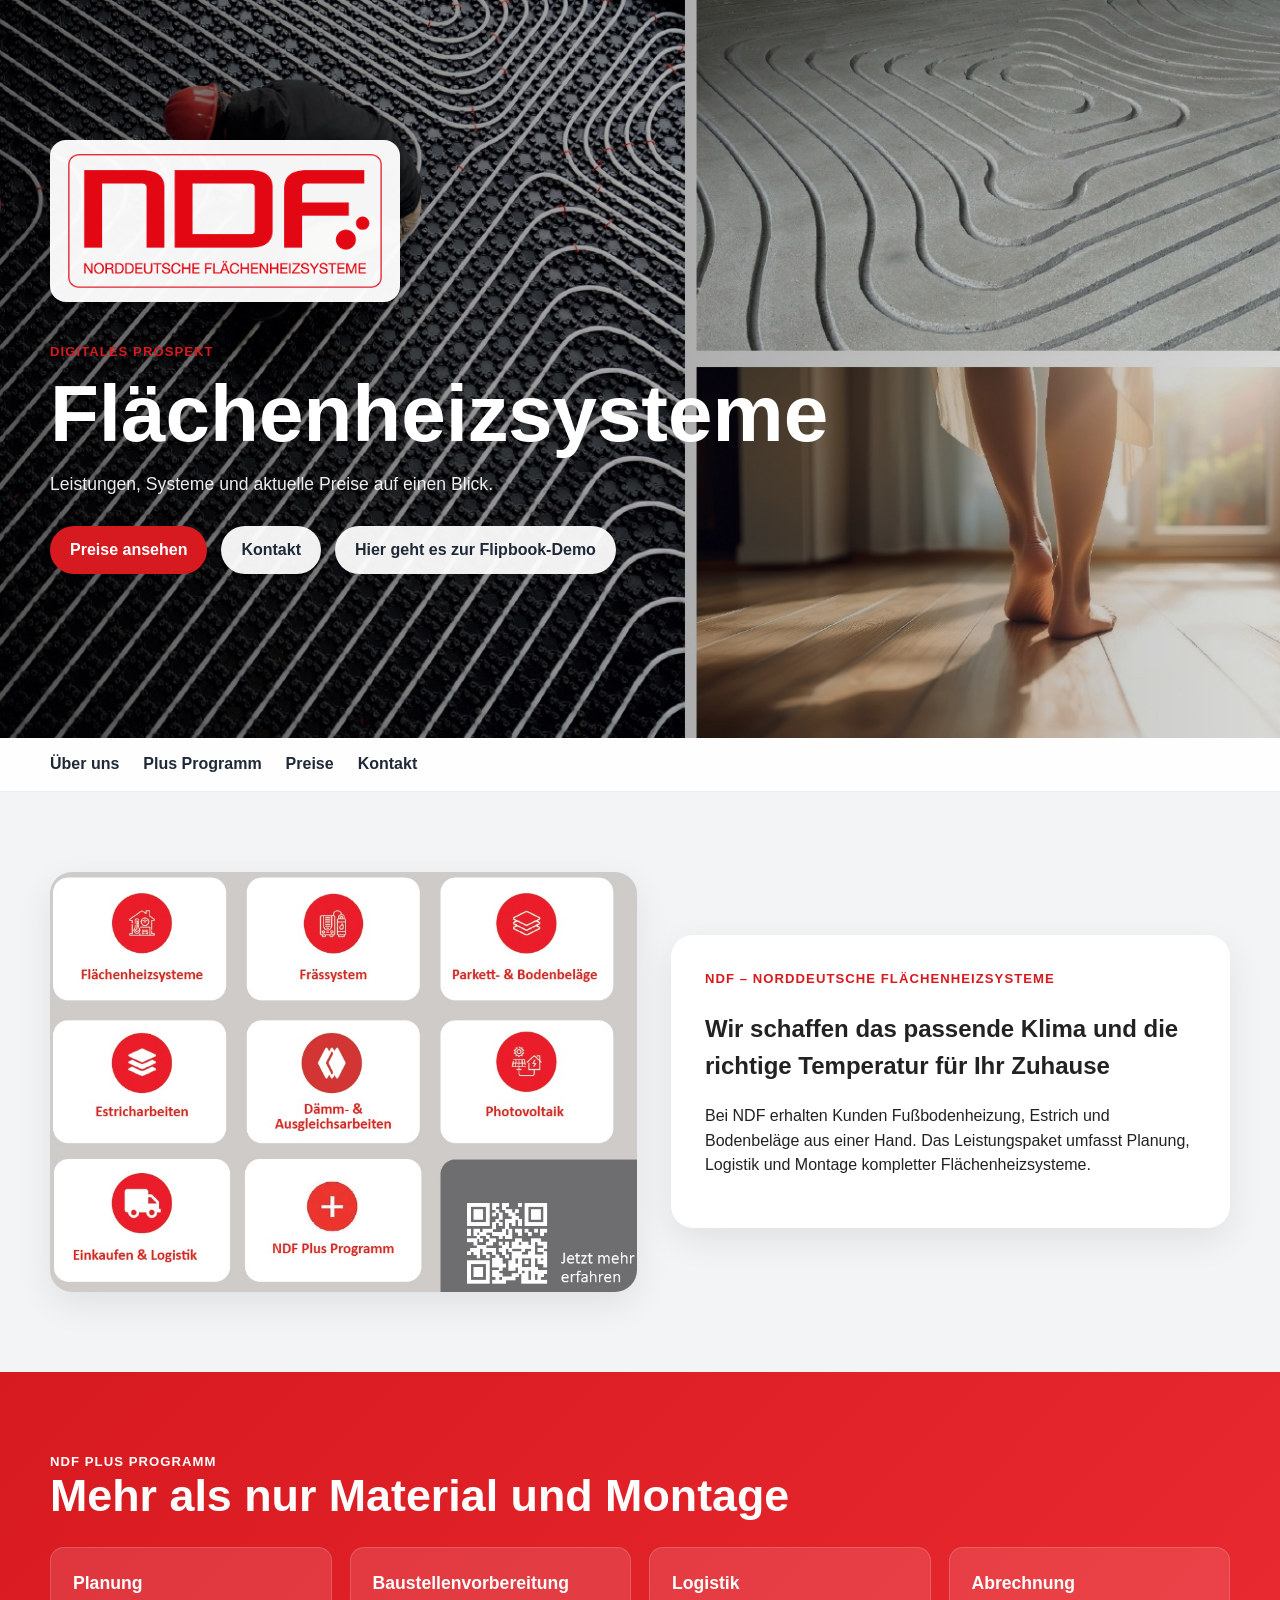
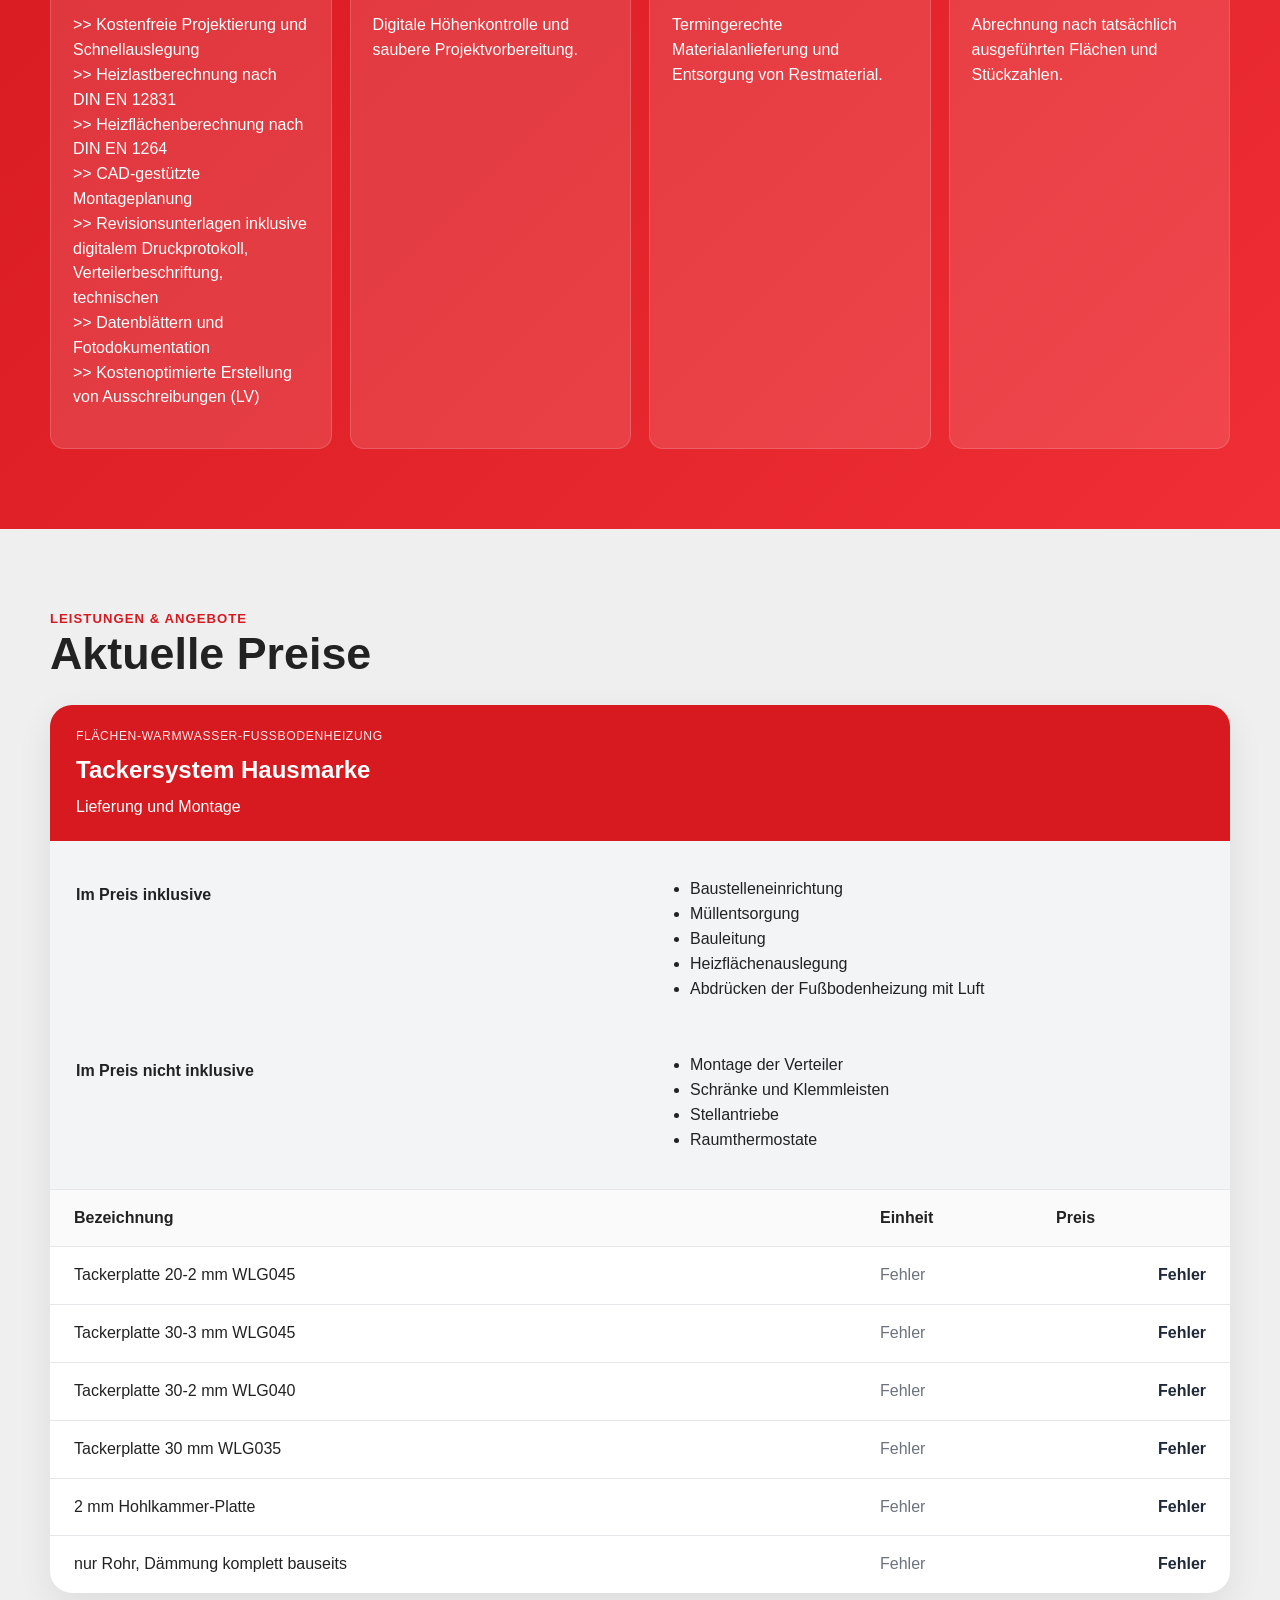
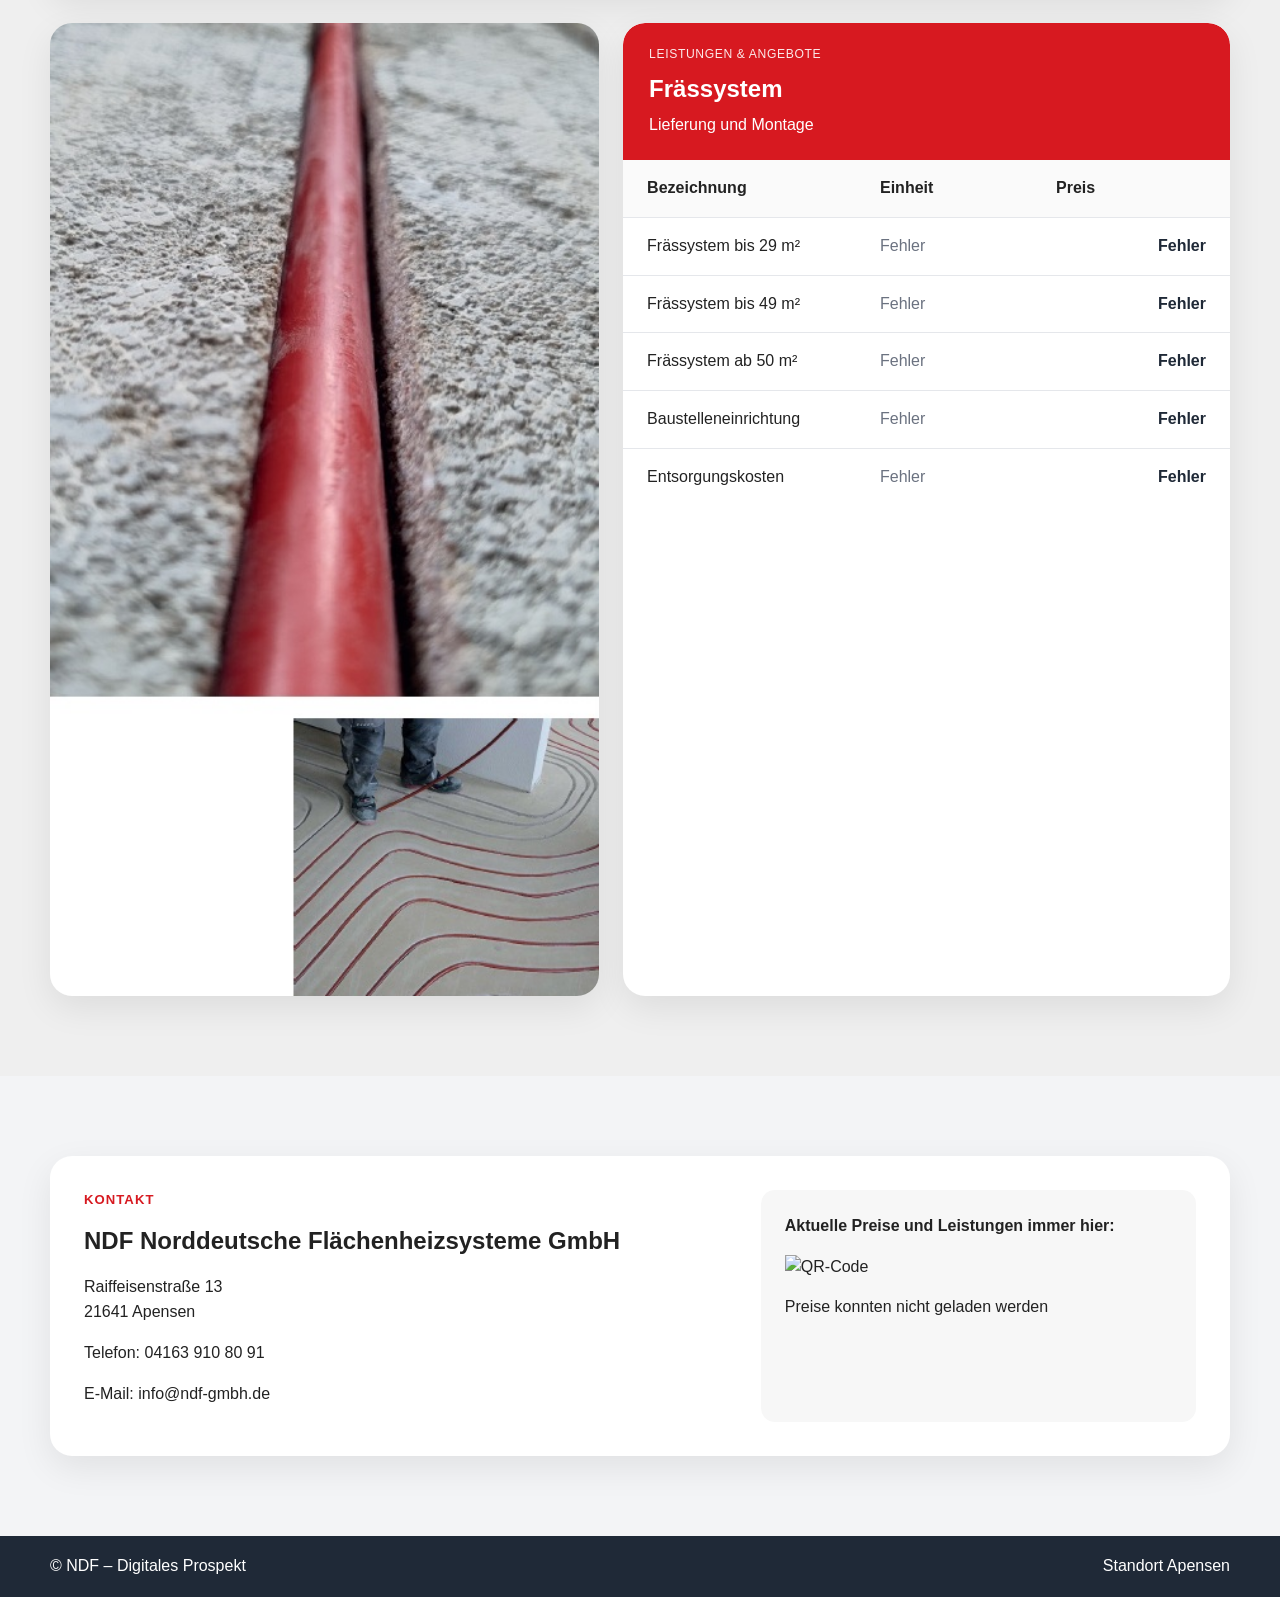
==== commit f9f49606: "Add files via upload" ====
--- a/index.html
+++ b/index.html
@@ -28,6 +28,7 @@
                 <div class="hero-actions">
                     <a href="#preise" class="btn btn-primary">Preise ansehen</a>
                     <a href="#kontakt" class="btn btn-secondary">Kontakt</a>
+                    <a href="flipbook.html" class="btn btn-secondary">Hier geht es zur Flipbook-Demo</a>
                 </div>
             </div>
         </div>
@@ -77,7 +78,7 @@
                             >> Heizflächenberechnung nach DIN EN 1264<br>
                             >> CAD-gestützte Montageplanung<br>
                             >> Revisionsunterlagen inklusive digitalem Druckprotokoll, Verteilerbeschriftung,
-                            technischen
+                            technischen<br>
                             >> Datenblättern und Fotodokumentation<br>
                             >> Kostenoptimierte Erstellung von Ausschreibungen (LV)
                         </p>
@@ -250,7 +251,7 @@
                     </div>
 
                     <div class="contact-side">
-                        <p class="contact-note">Aktuelle Preise und Leistungen immer hier.</p>
+                        <p class="contact-note">Aktuelle Preise und Leistungen immer hier:</p>
                         <div class="qrcode-image">
                             <img src="bilder/qrcode.png" alt="QR-Code" />
                         </div>
--- a/style.css
+++ b/style.css
@@ -423,6 +423,313 @@
 }
 
 .qrcode-image img {
-    width: 100%;
-    height: 100%;
+    width: 75%;
+    height: 75%;
+}
+
+/* =========================
+   FLIPBOOK
+========================= */
+
+.flipbook-body {
+  margin: 0;
+  background: linear-gradient(180deg, #dfe3e8 0%, #cdd4db 100%);
+  color: var(--text);
+}
+
+.flipbook-topbar {
+  position: sticky;
+  top: 0;
+  z-index: 50;
+  background: rgba(255, 255, 255, 0.92);
+  backdrop-filter: blur(10px);
+  border-bottom: 1px solid rgba(0, 0, 0, 0.08);
+}
+
+.flipbook-topbar-inner {
+  width: min(1200px, calc(100% - 24px));
+  margin: 0 auto;
+  min-height: 72px;
+  display: flex;
+  align-items: center;
+  justify-content: space-between;
+  gap: 18px;
+  flex-wrap: wrap;
+  padding: 10px 0;
+}
+
+.flipbook-brand {
+  display: flex;
+  align-items: center;
+  gap: 14px;
+}
+
+.flipbook-brand-logo {
+  width: 78px;
+  max-width: 20vw;
+  background: #fff;
+  border-radius: 10px;
+  padding: 6px 8px;
+}
+
+.flipbook-subtitle {
+  font-size: 0.9rem;
+  color: var(--muted);
+}
+
+.flipbook-actions {
+  display: flex;
+  align-items: center;
+  gap: 10px;
+  flex-wrap: wrap;
+}
+
+.flipbook-link,
+.flipbook-btn {
+  border: 0;
+  background: var(--red);
+  color: #fff;
+  text-decoration: none;
+  padding: 10px 16px;
+  border-radius: 999px;
+  font-weight: 700;
+  cursor: pointer;
+}
+
+.flipbook-link {
+  background: var(--dark);
+}
+
+.flipbook-main {
+  padding: 28px 12px 40px;
+}
+
+.flipbook-wrapper {
+  width: min(1400px, 100%);
+  margin: 0 auto;
+  display: flex;
+  justify-content: center;
+}
+
+#flipbook {
+  margin: 0 auto;
+}
+
+.page {
+  background: #fff;
+}
+
+.page-content {
+  width: 100%;
+  height: 100%;
+  background: #fff;
+  overflow: hidden;
+  position: relative;
+  box-sizing: border-box;
+}
+
+.standard-page,
+.accent-page,
+.contact-page {
+  padding: 34px 34px 28px;
+}
+
+.page-cover .page-content {
+  padding: 0;
+}
+
+.cover-page {
+  position: relative;
+}
+
+.cover-bg {
+  position: absolute;
+  inset: 0;
+  background-position: center;
+  background-size: cover;
+  background-repeat: no-repeat;
+}
+
+.cover-overlay {
+  position: absolute;
+  inset: 0;
+  background: linear-gradient(135deg, rgba(0, 0, 0, 0.56), rgba(0, 0, 0, 0.18));
+}
+
+.cover-inner {
+  position: relative;
+  z-index: 2;
+  height: 100%;
+  padding: 48px 42px;
+  display: flex;
+  flex-direction: column;
+  justify-content: flex-end;
+}
+
+.cover-logo {
+  width: 180px;
+  background: rgba(255, 255, 255, 0.95);
+  border-radius: 14px;
+  padding: 12px 16px;
+  margin-bottom: auto;
+}
+
+.cover-kicker {
+  margin: 0 0 14px;
+  color: rgba(255, 255, 255, 0.9);
+  text-transform: uppercase;
+  letter-spacing: 0.08em;
+  font-size: 0.85rem;
+  font-weight: 700;
+}
+
+.cover-inner h1 {
+  margin: 0 0 14px;
+  color: #fff;
+  font-size: clamp(2.2rem, 5vw, 3.8rem);
+  line-height: 0.96;
+}
+
+.cover-text {
+  margin: 0;
+  font-size: 1.1rem;
+  color: rgba(255, 255, 255, 0.92);
+  max-width: 430px;
+}
+
+.page-header {
+  margin-bottom: 22px;
+}
+
+.page-header h2 {
+  margin: 0 0 10px;
+  font-size: 2rem;
+  line-height: 1.05;
+}
+
+.page-header p:last-child {
+  margin-bottom: 0;
+}
+
+.page-header-light h2,
+.page-header-light p {
+  color: #fff;
+}
+
+.accent-page {
+  background: linear-gradient(135deg, var(--red) 0%, #ef2e35 100%);
+  color: #fff;
+}
+
+.page-split {
+  display: grid;
+  grid-template-columns: 1fr 1fr;
+  gap: 22px;
+  align-items: stretch;
+}
+
+.page-split-fr {
+  grid-template-columns: 0.9fr 1.1fr;
+}
+
+.page-split-image img {
+  width: 100%;
+  height: 100%;
+  object-fit: cover;
+  border-radius: 18px;
+}
+
+.page-split-text {
+  background: #f7f7f7;
+  border-radius: 18px;
+  padding: 24px;
+}
+
+.flip-feature-grid {
+  display: grid;
+  grid-template-columns: 1fr 1fr;
+  gap: 16px;
+}
+
+.flip-feature-card {
+  background: rgba(255, 255, 255, 0.12);
+  border-radius: 18px;
+  padding: 18px;
+  border: 1px solid rgba(255, 255, 255, 0.18);
+}
+
+.flip-feature-card h3 {
+  margin-top: 0;
+  margin-bottom: 8px;
+}
+
+.flip-price-header {
+  background: var(--red);
+  color: #fff;
+  border-radius: 18px 18px 0 0;
+  padding: 22px 24px;
+}
+
+.flip-price-header h2 {
+  margin: 0 0 6px;
+  font-size: 1.9rem;
+}
+
+.flip-price-header p:last-child {
+  margin-bottom: 0;
+}
+
+.flip-price-table {
+  border: 1px solid var(--border);
+  border-top: 0;
+  border-radius: 0 0 18px 18px;
+  overflow: hidden;
+}
+
+.compact-table {
+  border-top: 1px solid var(--border);
+  border-radius: 18px;
+}
+
+.flip-price-row {
+  display: grid;
+  grid-template-columns: minmax(0, 1fr) 110px 110px;
+  gap: 12px;
+  align-items: center;
+  padding: 12px 16px;
+  border-bottom: 1px solid var(--border);
+  font-size: 0.95rem;
+}
+
+.flip-price-row:last-child {
+  border-bottom: 0;
+}
+
+.flip-price-head {
+  background: #f5f5f5;
+  font-weight: 700;
+}
+
+.flip-contact-box {
+  grid-template-columns: 1fr 0.9fr;
+  padding: 24px;
+}
+
+.qrcode-image img {
+  max-width: 180px;
+  width: 100%;
+  height: auto;
+}
+
+@media (max-width: 900px) {
+  .page-split,
+  .page-split-fr,
+  .flip-feature-grid,
+  .flip-contact-box {
+    grid-template-columns: 1fr;
+  }
+
+  .flip-price-row {
+    grid-template-columns: 1fr;
+  }
 }
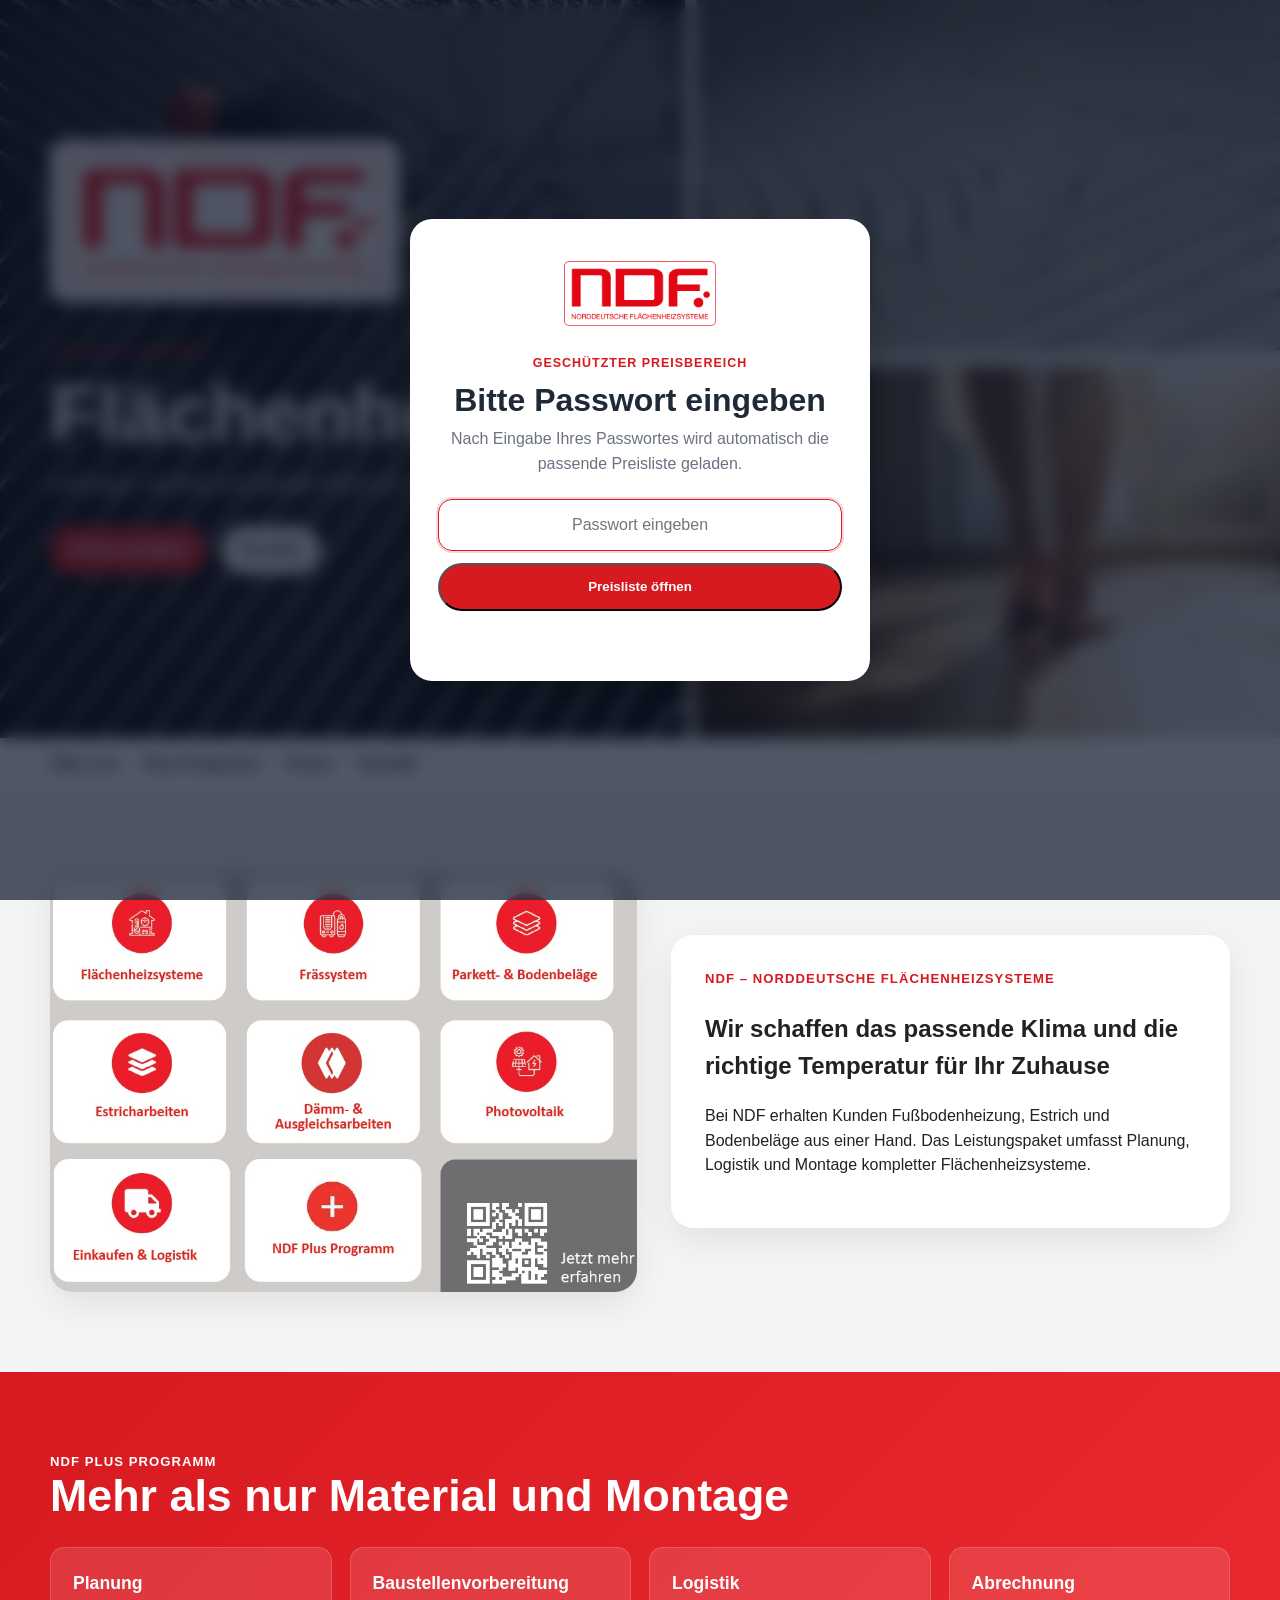
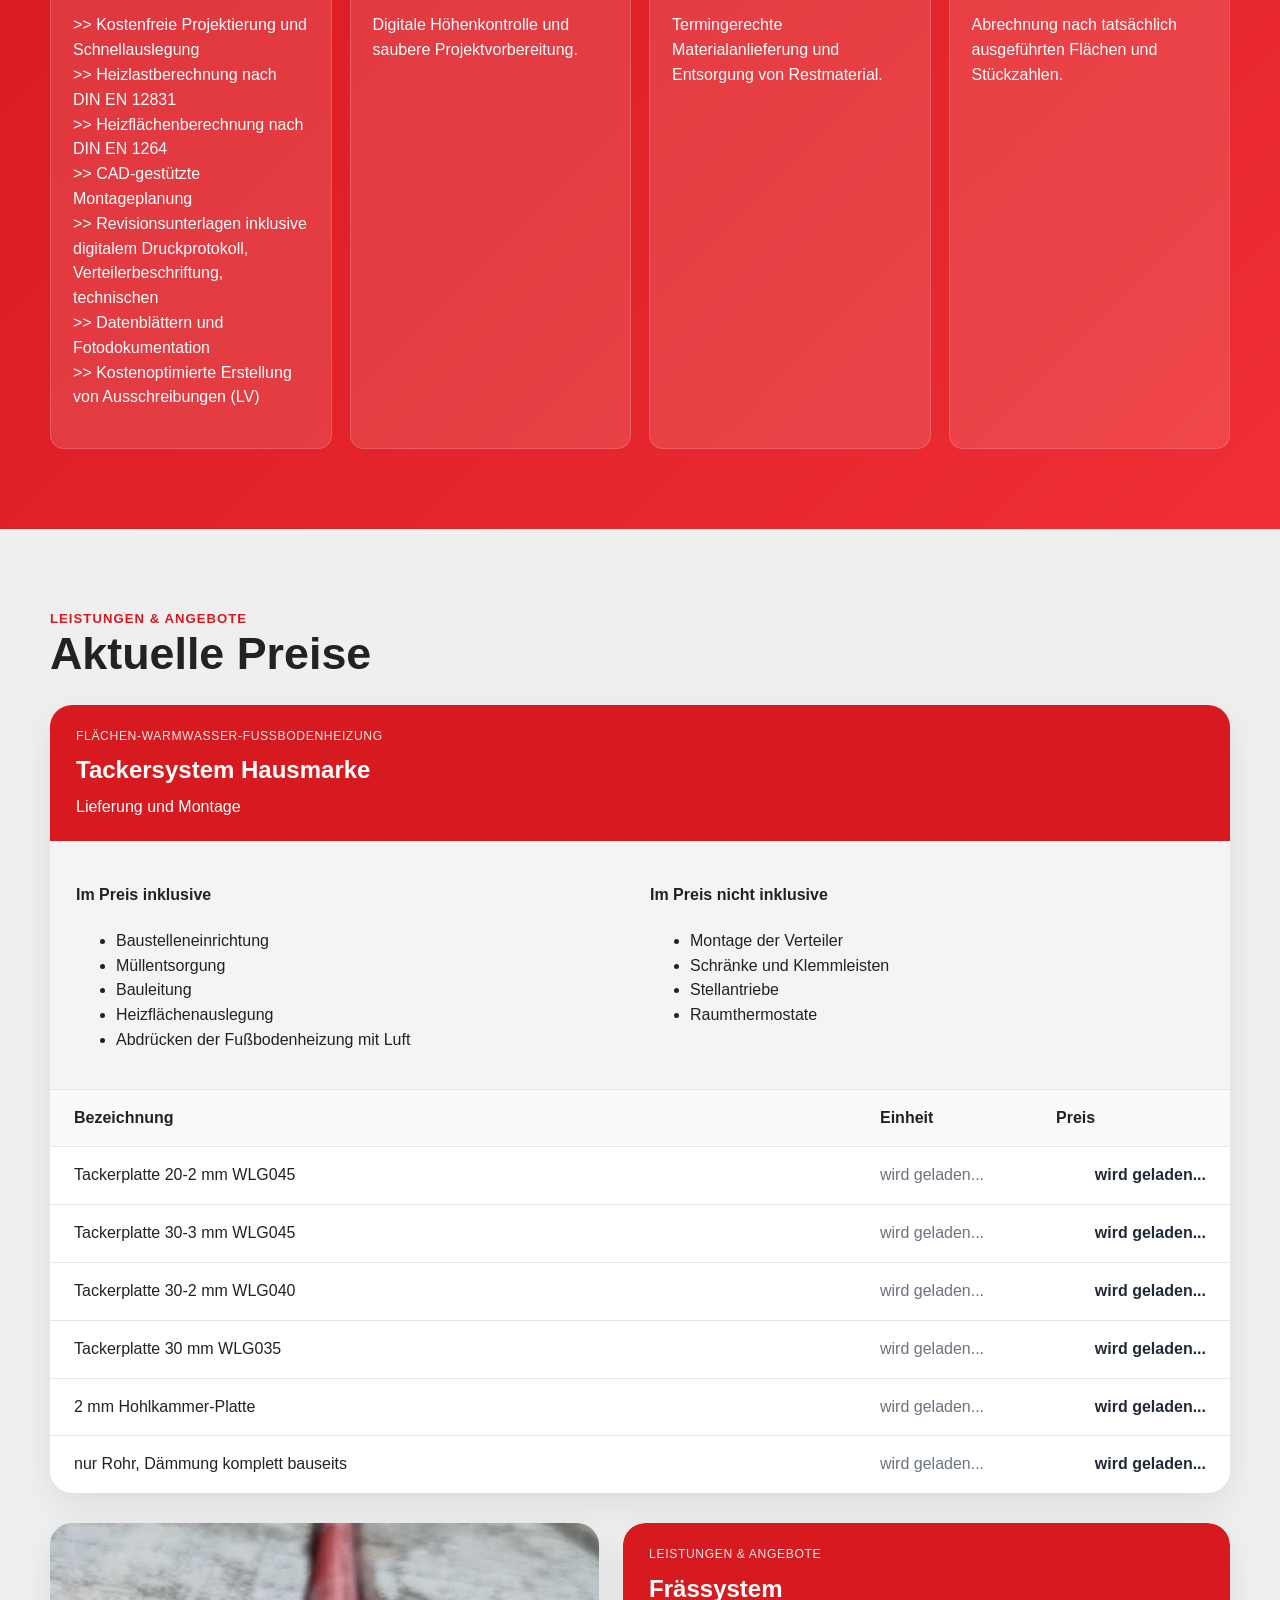
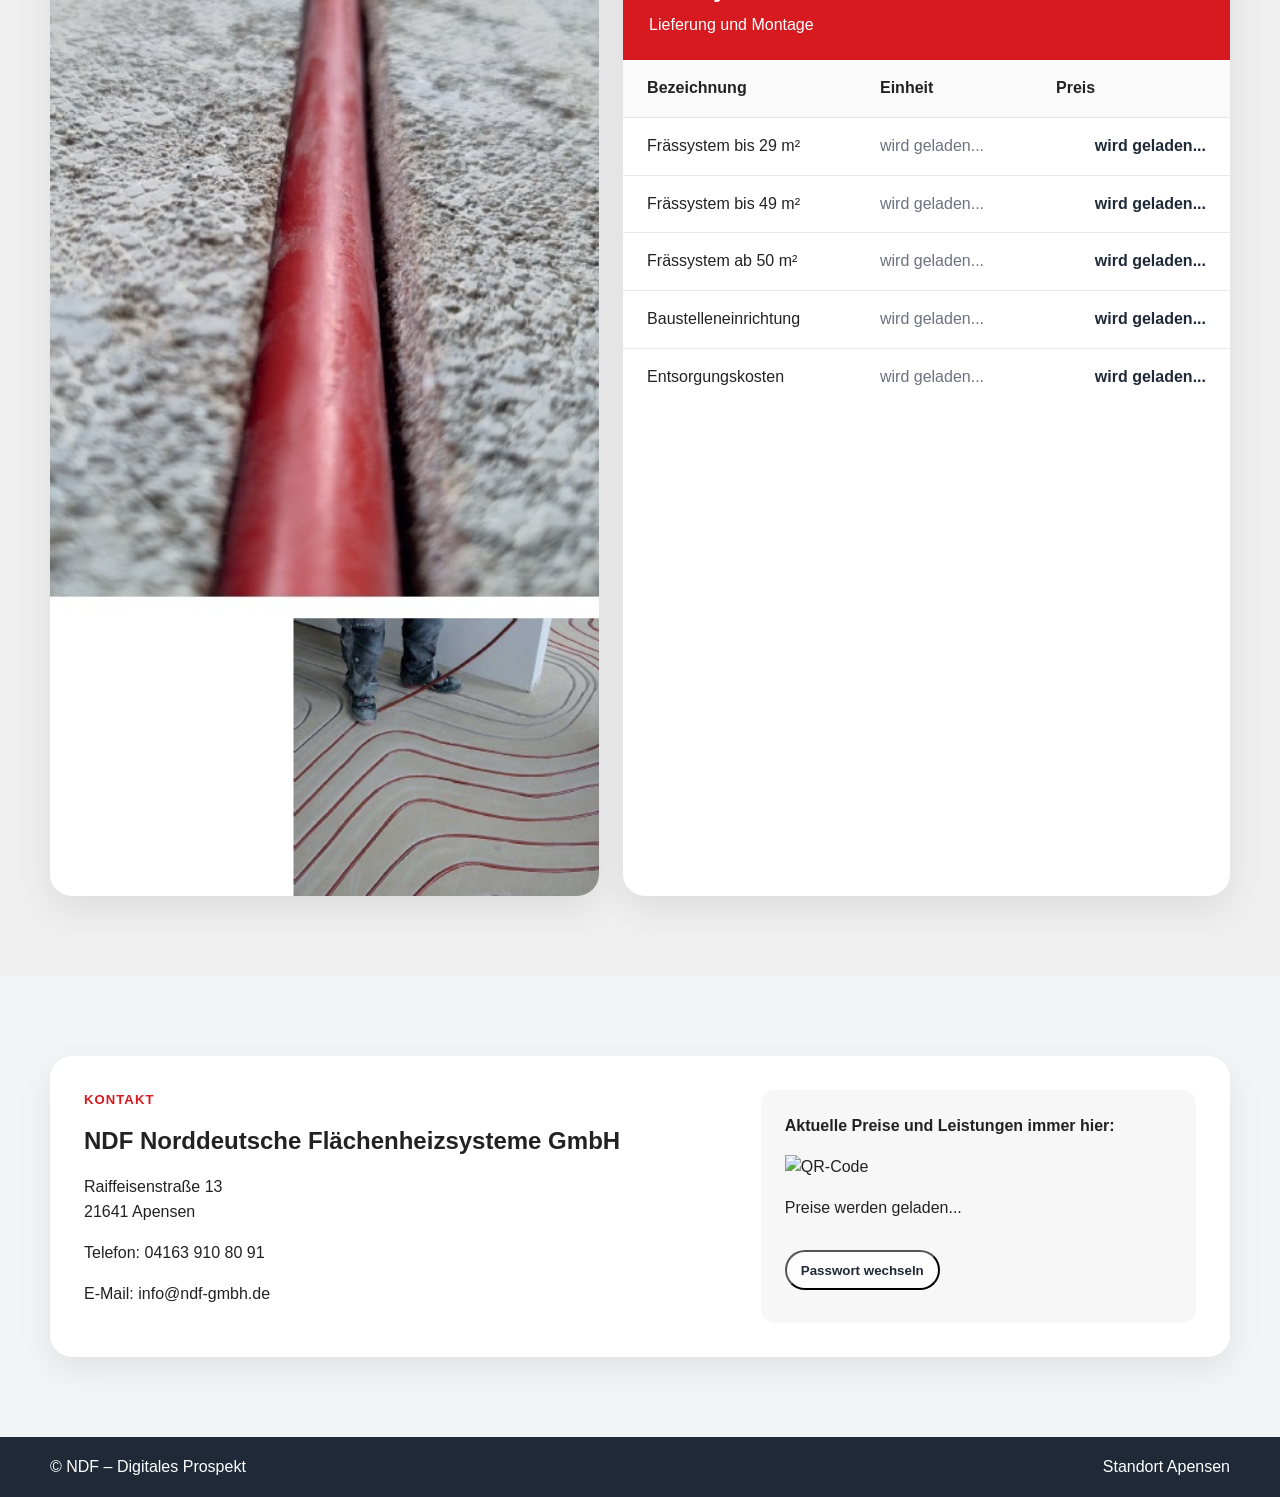
==== commit 4b9e39a2: "Add files via upload" ====
--- a/index.html
+++ b/index.html
@@ -9,6 +9,31 @@
 </head>
 
 <body>
+    <!-- Passwort-Overlay -->
+    <div id="access-overlay" class="access-overlay">
+        <div class="access-card">
+            <img src="bilder/logo-ndf.png" alt="NDF Logo" class="access-logo" />
+            <p class="access-kicker">Geschützter Preisbereich</p>
+            <h2>Bitte Passwort eingeben</h2>
+            <p class="access-text">
+                Nach Eingabe Ihres Passwortes wird automatisch die passende Preisliste geladen.
+            </p>
+
+            <form id="access-form" class="access-form">
+                <input
+                    type="password"
+                    id="access-password"
+                    class="access-input"
+                    placeholder="Passwort eingeben"
+                    autocomplete="off"
+                />
+                <button type="submit" class="btn btn-primary access-button">Preisliste öffnen</button>
+            </form>
+
+            <p id="access-error" class="access-error"></p>
+        </div>
+    </div>
+
     <header class="hero">
         <div class="hero-bg"></div>
         <div class="hero-overlay"></div>
@@ -28,7 +53,6 @@
                 <div class="hero-actions">
                     <a href="#preise" class="btn btn-primary">Preise ansehen</a>
                     <a href="#kontakt" class="btn btn-secondary">Kontakt</a>
-                    <a href="flipbook.html" class="btn btn-secondary">Hier geht es zur Flipbook-Demo</a>
                 </div>
             </div>
         </div>
@@ -67,13 +91,13 @@
                 <div class="section-header light">
                     <p class="section-kicker kicker-light">NDF Plus Programm</p>
                     <h2>Mehr als nur Material und Montage</h2>
-
                 </div>
 
                 <div class="feature-grid">
                     <div class="feature-card">
                         <h3>Planung</h3>
-                        <p>>> Kostenfreie Projektierung und Schnellauslegung<br>
+                        <p>
+                            >> Kostenfreie Projektierung und Schnellauslegung<br>
                             >> Heizlastberechnung nach DIN EN 12831<br>
                             >> Heizflächenberechnung nach DIN EN 1264<br>
                             >> CAD-gestützte Montageplanung<br>
@@ -104,10 +128,9 @@
                 <div class="section-header">
                     <p class="section-kicker">Leistungen & Angebote</p>
                     <h2>Aktuelle Preise</h2>
-
-                </div>
-
-                <article class="price-block">
+                </div>
+
+                <article id="tackersystem" class="price-block">
                     <div class="price-block-header">
                         <div>
                             <p class="price-category">Flächen-Warmwasser-Fußbodenheizung</p>
@@ -117,22 +140,26 @@
                     </div>
 
                     <div class="umfang-block">
-                        <h4>Im Preis inklusive</h4>
-                        <ul>
-                            <li>Baustelleneinrichtung</li>
-                            <li>Müllentsorgung</li>
-                            <li>Bauleitung</li>
-                            <li>Heizflächenauslegung</li>
-                            <li>Abdrücken der Fußbodenheizung mit Luft</li>
-                        </ul>
-
-                        <h4>Im Preis nicht inklusive</h4>
-                        <ul>
-                            <li>Montage der Verteiler</li>
-                            <li>Schränke und Klemmleisten</li>
-                            <li>Stellantriebe</li>
-                            <li>Raumthermostate</li>
-                        </ul>
+                        <div>
+                            <h4>Im Preis inklusive</h4>
+                            <ul>
+                                <li>Baustelleneinrichtung</li>
+                                <li>Müllentsorgung</li>
+                                <li>Bauleitung</li>
+                                <li>Heizflächenauslegung</li>
+                                <li>Abdrücken der Fußbodenheizung mit Luft</li>
+                            </ul>
+                        </div>
+
+                        <div>
+                            <h4>Im Preis nicht inklusive</h4>
+                            <ul>
+                                <li>Montage der Verteiler</li>
+                                <li>Schränke und Klemmleisten</li>
+                                <li>Stellantriebe</li>
+                                <li>Raumthermostate</li>
+                            </ul>
+                        </div>
                     </div>
 
                     <div class="price-table">
@@ -180,7 +207,7 @@
                     </div>
                 </article>
 
-                <article class="price-highlight">
+                <article id="fraessystem" class="price-highlight">
                     <div class="price-highlight-image">
                         <img src="bilder/fraessystem.jpg" alt="Frässystem" />
                     </div>
@@ -256,6 +283,9 @@
                             <img src="bilder/qrcode.png" alt="QR-Code" />
                         </div>
                         <p id="last-update">Preise werden geladen...</p>
+                        <button id="change-access-btn" class="btn btn-secondary small-button" type="button">
+                            Passwort wechseln
+                        </button>
                     </div>
                 </div>
             </div>
--- a/style.css
+++ b/style.css
@@ -428,308 +428,100 @@
 }
 
 /* =========================
-   FLIPBOOK
+   PASSWORT-OVERLAY
 ========================= */
 
-.flipbook-body {
-  margin: 0;
-  background: linear-gradient(180deg, #dfe3e8 0%, #cdd4db 100%);
-  color: var(--text);
-}
-
-.flipbook-topbar {
-  position: sticky;
-  top: 0;
-  z-index: 50;
-  background: rgba(255, 255, 255, 0.92);
-  backdrop-filter: blur(10px);
-  border-bottom: 1px solid rgba(0, 0, 0, 0.08);
-}
-
-.flipbook-topbar-inner {
-  width: min(1200px, calc(100% - 24px));
-  margin: 0 auto;
-  min-height: 72px;
-  display: flex;
-  align-items: center;
-  justify-content: space-between;
-  gap: 18px;
-  flex-wrap: wrap;
-  padding: 10px 0;
-}
-
-.flipbook-brand {
-  display: flex;
-  align-items: center;
-  gap: 14px;
-}
-
-.flipbook-brand-logo {
-  width: 78px;
-  max-width: 20vw;
-  background: #fff;
-  border-radius: 10px;
-  padding: 6px 8px;
-}
-
-.flipbook-subtitle {
-  font-size: 0.9rem;
-  color: var(--muted);
-}
-
-.flipbook-actions {
-  display: flex;
-  align-items: center;
-  gap: 10px;
-  flex-wrap: wrap;
-}
-
-.flipbook-link,
-.flipbook-btn {
-  border: 0;
-  background: var(--red);
-  color: #fff;
-  text-decoration: none;
-  padding: 10px 16px;
-  border-radius: 999px;
-  font-weight: 700;
-  cursor: pointer;
-}
-
-.flipbook-link {
-  background: var(--dark);
-}
-
-.flipbook-main {
-  padding: 28px 12px 40px;
-}
-
-.flipbook-wrapper {
-  width: min(1400px, 100%);
-  margin: 0 auto;
-  display: flex;
-  justify-content: center;
-}
-
-#flipbook {
-  margin: 0 auto;
-}
-
-.page {
-  background: #fff;
-}
-
-.page-content {
-  width: 100%;
-  height: 100%;
-  background: #fff;
-  overflow: hidden;
-  position: relative;
-  box-sizing: border-box;
-}
-
-.standard-page,
-.accent-page,
-.contact-page {
-  padding: 34px 34px 28px;
-}
-
-.page-cover .page-content {
-  padding: 0;
-}
-
-.cover-page {
-  position: relative;
-}
-
-.cover-bg {
-  position: absolute;
-  inset: 0;
-  background-position: center;
-  background-size: cover;
-  background-repeat: no-repeat;
-}
-
-.cover-overlay {
-  position: absolute;
-  inset: 0;
-  background: linear-gradient(135deg, rgba(0, 0, 0, 0.56), rgba(0, 0, 0, 0.18));
-}
-
-.cover-inner {
-  position: relative;
-  z-index: 2;
-  height: 100%;
-  padding: 48px 42px;
-  display: flex;
-  flex-direction: column;
-  justify-content: flex-end;
-}
-
-.cover-logo {
-  width: 180px;
-  background: rgba(255, 255, 255, 0.95);
-  border-radius: 14px;
-  padding: 12px 16px;
-  margin-bottom: auto;
-}
-
-.cover-kicker {
-  margin: 0 0 14px;
-  color: rgba(255, 255, 255, 0.9);
-  text-transform: uppercase;
-  letter-spacing: 0.08em;
-  font-size: 0.85rem;
-  font-weight: 700;
-}
-
-.cover-inner h1 {
-  margin: 0 0 14px;
-  color: #fff;
-  font-size: clamp(2.2rem, 5vw, 3.8rem);
-  line-height: 0.96;
-}
-
-.cover-text {
-  margin: 0;
-  font-size: 1.1rem;
-  color: rgba(255, 255, 255, 0.92);
-  max-width: 430px;
-}
-
-.page-header {
-  margin-bottom: 22px;
-}
-
-.page-header h2 {
-  margin: 0 0 10px;
-  font-size: 2rem;
-  line-height: 1.05;
-}
-
-.page-header p:last-child {
-  margin-bottom: 0;
-}
-
-.page-header-light h2,
-.page-header-light p {
-  color: #fff;
-}
-
-.accent-page {
-  background: linear-gradient(135deg, var(--red) 0%, #ef2e35 100%);
-  color: #fff;
-}
-
-.page-split {
-  display: grid;
-  grid-template-columns: 1fr 1fr;
-  gap: 22px;
-  align-items: stretch;
-}
-
-.page-split-fr {
-  grid-template-columns: 0.9fr 1.1fr;
-}
-
-.page-split-image img {
-  width: 100%;
-  height: 100%;
-  object-fit: cover;
-  border-radius: 18px;
-}
-
-.page-split-text {
-  background: #f7f7f7;
-  border-radius: 18px;
-  padding: 24px;
-}
-
-.flip-feature-grid {
-  display: grid;
-  grid-template-columns: 1fr 1fr;
-  gap: 16px;
-}
-
-.flip-feature-card {
-  background: rgba(255, 255, 255, 0.12);
-  border-radius: 18px;
-  padding: 18px;
-  border: 1px solid rgba(255, 255, 255, 0.18);
-}
-
-.flip-feature-card h3 {
-  margin-top: 0;
-  margin-bottom: 8px;
-}
-
-.flip-price-header {
-  background: var(--red);
-  color: #fff;
-  border-radius: 18px 18px 0 0;
-  padding: 22px 24px;
-}
-
-.flip-price-header h2 {
-  margin: 0 0 6px;
-  font-size: 1.9rem;
-}
-
-.flip-price-header p:last-child {
-  margin-bottom: 0;
-}
-
-.flip-price-table {
-  border: 1px solid var(--border);
-  border-top: 0;
-  border-radius: 0 0 18px 18px;
-  overflow: hidden;
-}
-
-.compact-table {
-  border-top: 1px solid var(--border);
-  border-radius: 18px;
-}
-
-.flip-price-row {
-  display: grid;
-  grid-template-columns: minmax(0, 1fr) 110px 110px;
-  gap: 12px;
-  align-items: center;
-  padding: 12px 16px;
-  border-bottom: 1px solid var(--border);
-  font-size: 0.95rem;
-}
-
-.flip-price-row:last-child {
-  border-bottom: 0;
-}
-
-.flip-price-head {
-  background: #f5f5f5;
-  font-weight: 700;
-}
-
-.flip-contact-box {
-  grid-template-columns: 1fr 0.9fr;
-  padding: 24px;
-}
-
-.qrcode-image img {
-  max-width: 180px;
-  width: 100%;
-  height: auto;
-}
-
-@media (max-width: 900px) {
-  .page-split,
-  .page-split-fr,
-  .flip-feature-grid,
-  .flip-contact-box {
-    grid-template-columns: 1fr;
-  }
-
-  .flip-price-row {
-    grid-template-columns: 1fr;
-  }
+.overlay-open {
+    overflow: hidden;
+}
+
+.access-overlay {
+    position: fixed;
+    inset: 0;
+    background: rgba(15, 23, 42, 0.72);
+    backdrop-filter: blur(8px);
+    z-index: 999;
+    display: none;
+    align-items: center;
+    justify-content: center;
+    padding: 20px;
+}
+
+.access-overlay.is-visible {
+    display: flex;
+}
+
+.access-card {
+    width: min(460px, 100%);
+    background: var(--white);
+    border-radius: var(--radius);
+    box-shadow: 0 24px 60px rgba(0, 0, 0, 0.22);
+    padding: 32px 28px;
+    text-align: center;
+}
+
+.access-logo {
+    width: 180px;
+    margin: 0 auto 18px;
+    background: rgba(255, 255, 255, 0.96);
+    padding: 10px 14px;
+    border-radius: 14px;
+}
+
+.access-kicker {
+    margin: 0 0 10px;
+    text-transform: uppercase;
+    letter-spacing: 0.08em;
+    font-size: 0.78rem;
+    font-weight: 700;
+    color: var(--red);
+}
+
+.access-card h2 {
+    margin: 0 0 10px;
+    font-size: 2rem;
+    line-height: 1.05;
+    color: var(--dark);
+}
+
+.access-text {
+    margin: 0 0 22px;
+    color: var(--muted);
+}
+
+.access-form {
+    display: grid;
+    gap: 12px;
+}
+
+.access-input {
+    width: 100%;
+    min-height: 52px;
+    border: 1px solid var(--border);
+    border-radius: 14px;
+    padding: 0 16px;
+    font-size: 1rem;
+    text-align: center;
+}
+
+.access-input:focus {
+    outline: 2px solid rgba(215, 25, 32, 0.18);
+    border-color: var(--red);
+}
+
+.access-button {
+    width: 100%;
+}
+
+.access-error {
+    min-height: 24px;
+    margin: 14px 0 0;
+    color: var(--red);
+    font-weight: 700;
+}
+
+.small-button {
+    margin-top: 14px;
+    min-height: 40px;
+    padding: 0 14px;
 }
